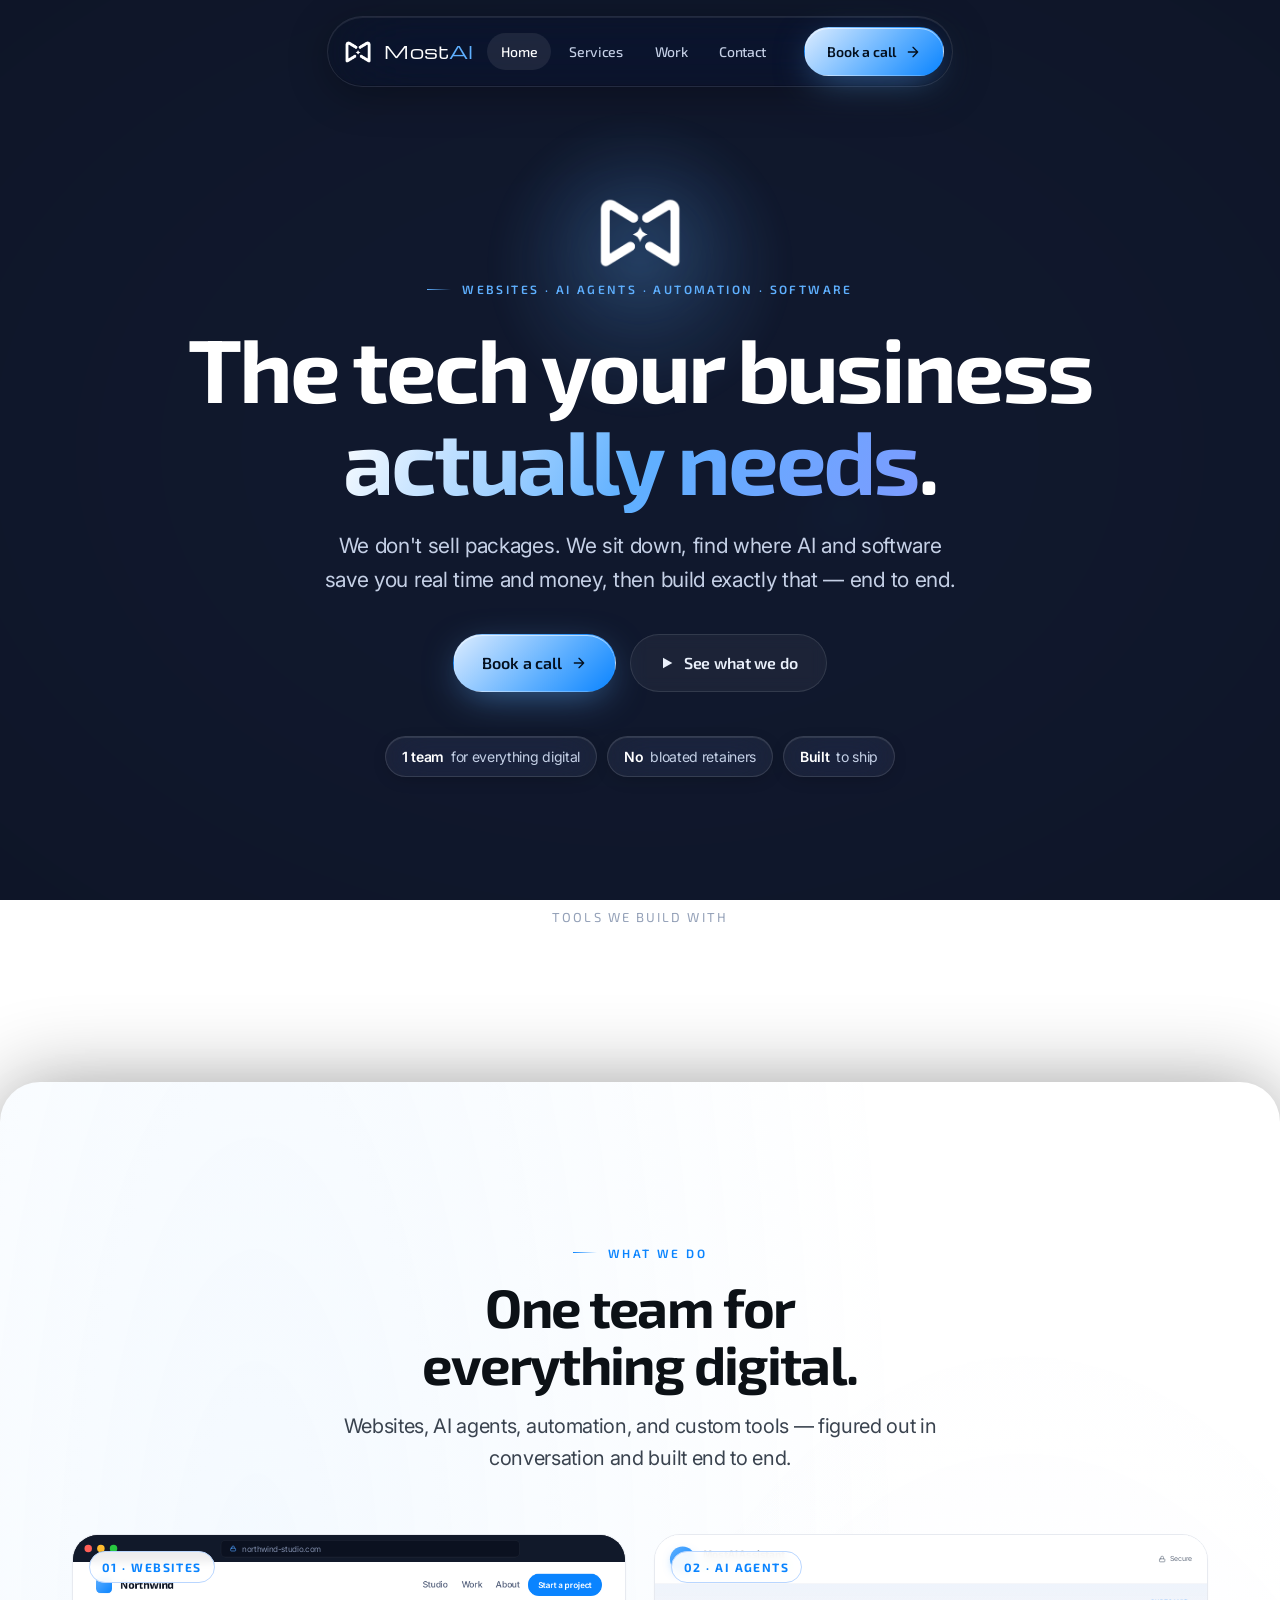
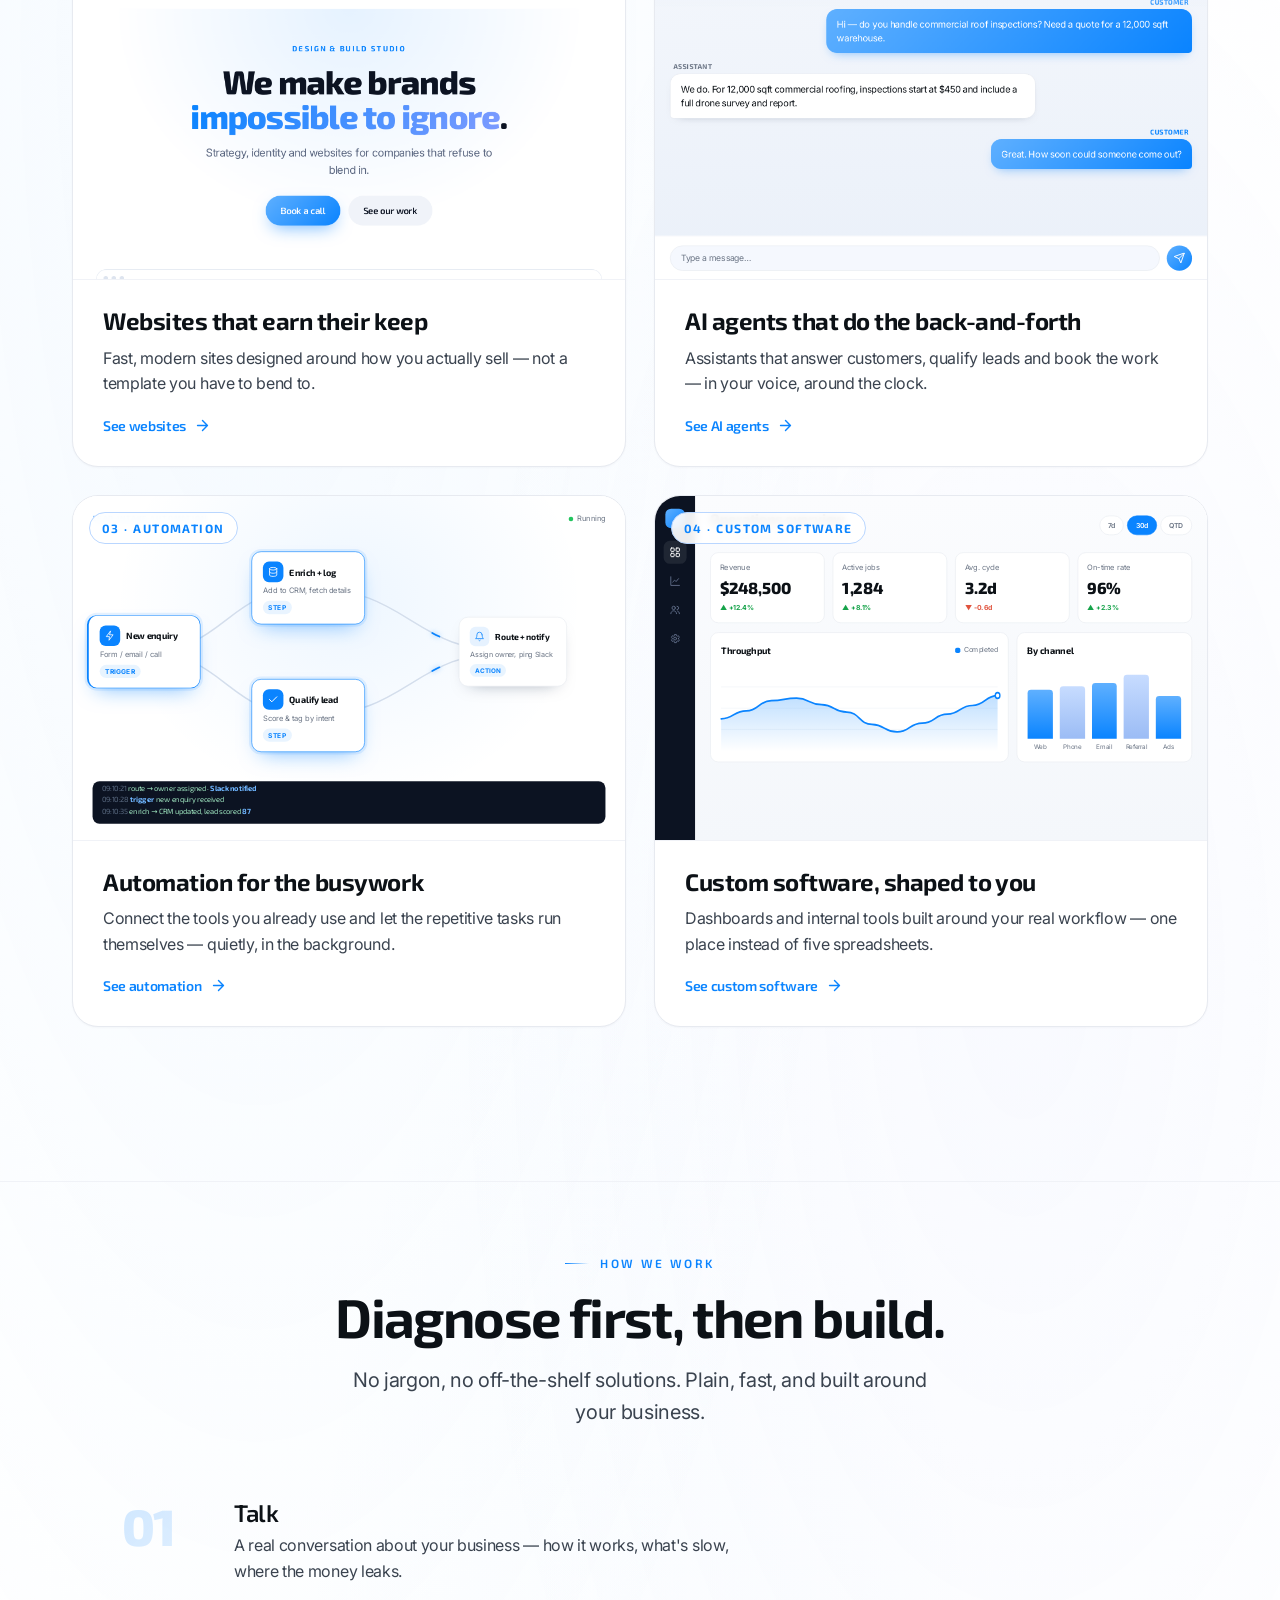
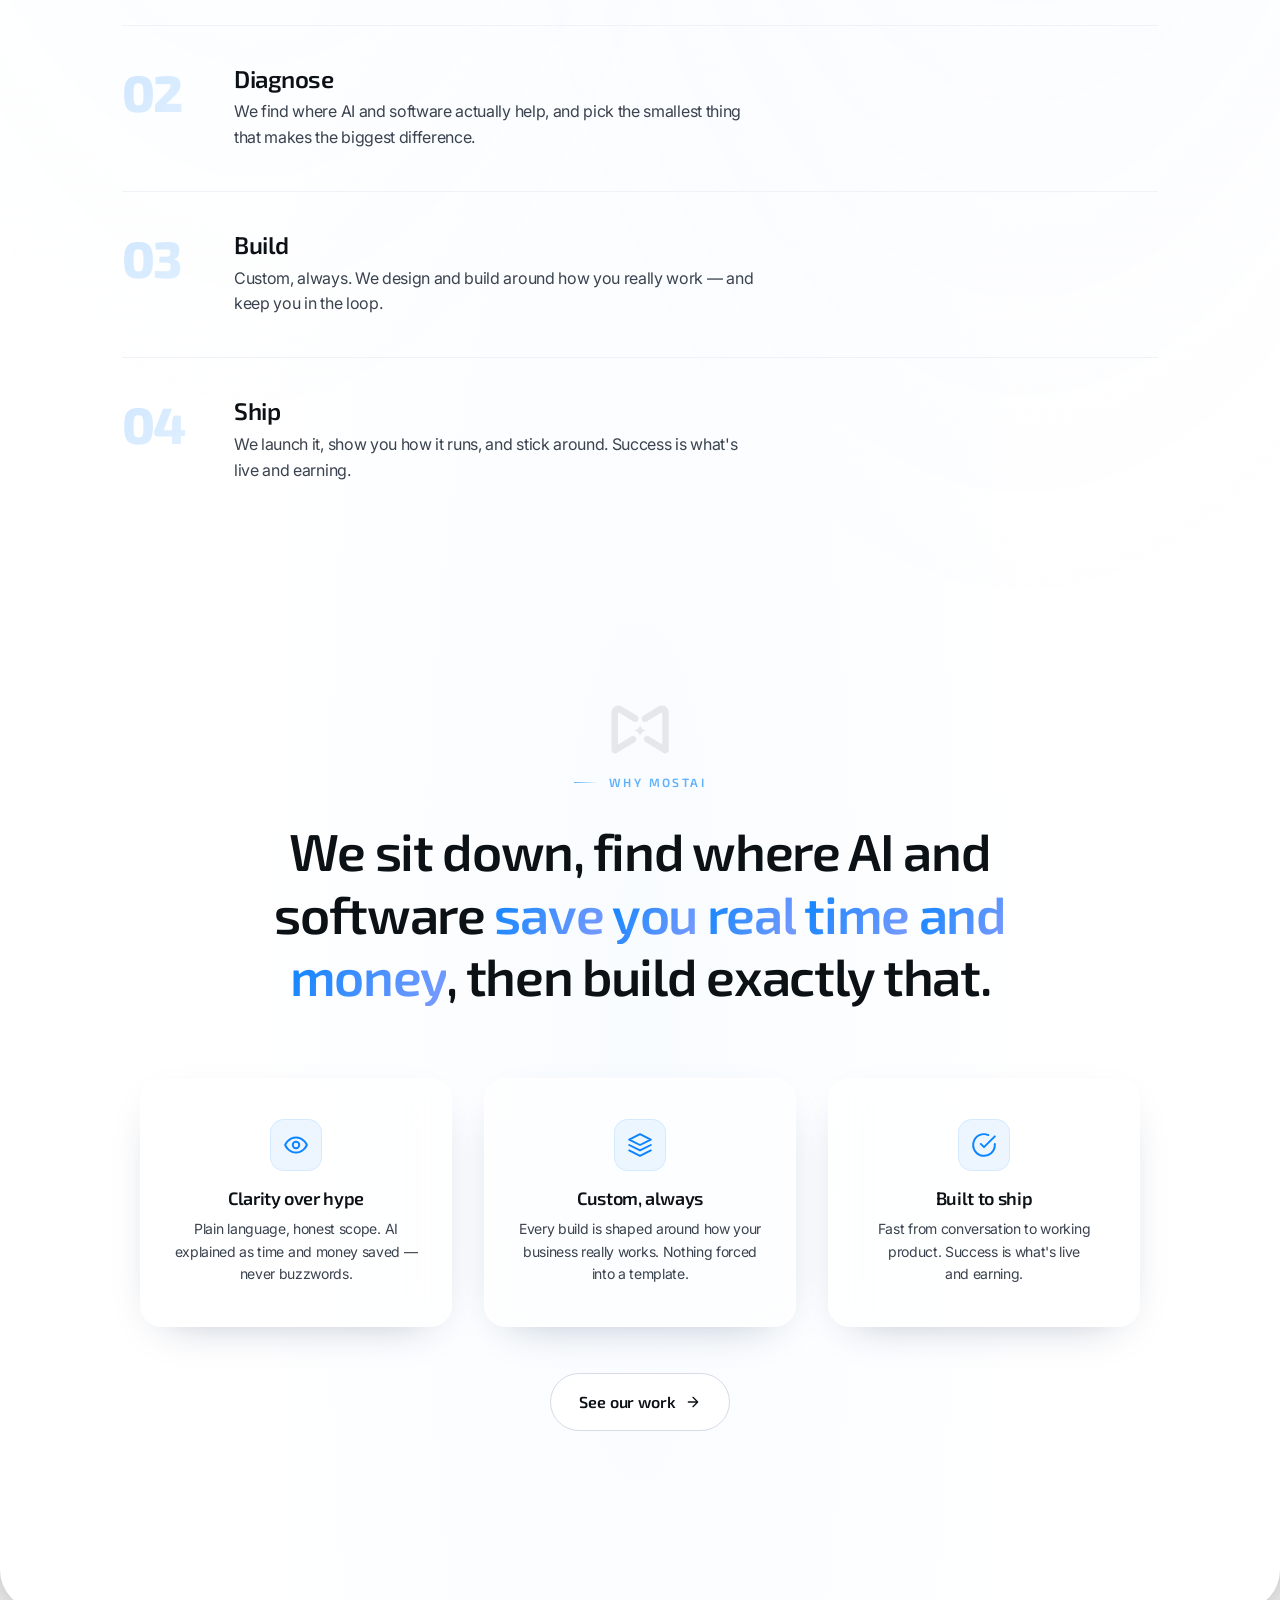
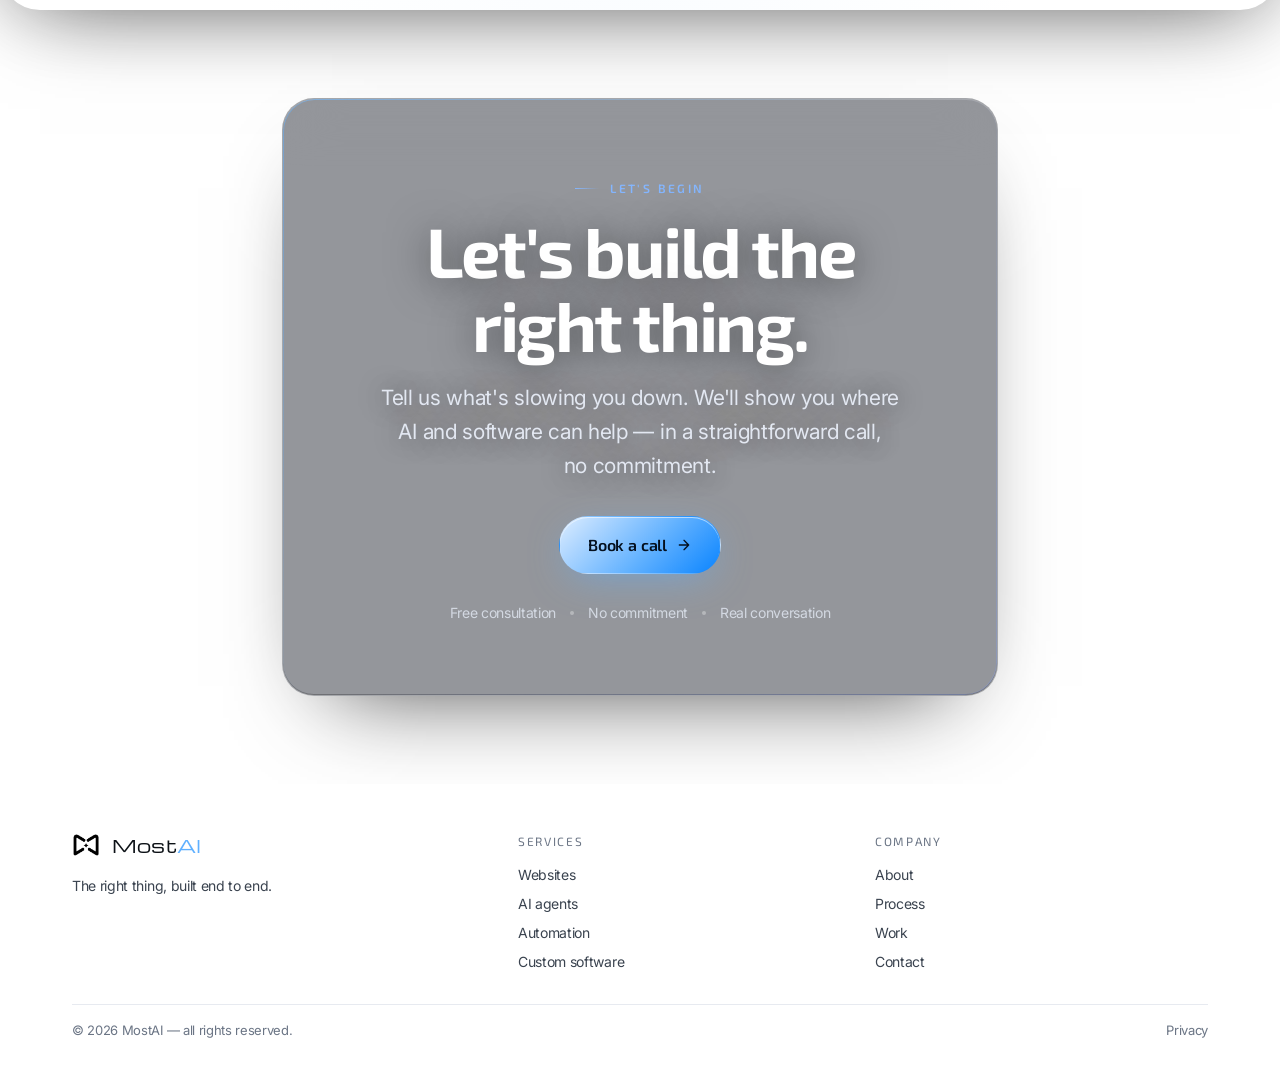
==== index.html @ 6468649a "Launch-ready MostAI marketing site Pre-launch pass: softened the ink background and taught it to avo" ====
<!-- @dsCard group="Website" viewport="1280x900" name="MostAI.com — Home" subtitle="Immersive: Three.js wireframes, GSAP scroll, Lenis smooth, floating nav, tools marquee" -->
<!-- @startingPoint section="Website" subtitle="MostAI site — Three.js + GSAP + Lenis + floating nav + tools" viewport="1280x900" -->
<!DOCTYPE html>
<html lang="en">
<head>
<meta charset="utf-8" />
<meta name="viewport" content="width=device-width, initial-scale=1" />
<title>MostAI — The tech your business actually needs</title>
<meta name="description" content="MostAI builds the websites, AI agents, automation and custom software small businesses actually need — figured out in conversation, built end to end." />
<link rel="icon" type="image/png" href="logo-blue.png" />
<meta property="og:title" content="MostAI — The tech your business actually needs" />
<meta property="og:description" content="Websites, AI agents, automation and custom software for small businesses. Diagnose first, then build." />
<meta property="og:type" content="website" />
<meta name="twitter:card" content="summary_large_image" />
<link rel="stylesheet" href="styles.css" />
<link rel="stylesheet" href="site.css" />
<link rel="stylesheet" href="previews.css" />
</head>
<body>


<!-- ========== FLOATING NAV ========== -->
<header class="nav" id="floatingNav">
  <!-- Expanded pill -->
  <div class="nav__expanded">
    <div class="nav__pill">
      <a class="brand" href="index.html" aria-label="MostAI home">
        <img class="nav__mark" src="logo-white.png" alt="" width="28" height="24" />
        <span class="brand__word">Most<b>AI</b></span>
      </a>
      <nav class="nav__links">
        <a class="nav__link is-active" href="index.html">Home</a>
        <a class="nav__link" href="#services">Services</a>
        <a class="nav__link" href="work.html">Work</a>
        <a class="nav__link" href="contact.html">Contact</a>
      </nav>
      <span class="nav__spacer"></span>
      <div style="display:flex;align-items:center;gap:14px">
        <a class="btn btn--primary" href="contact.html">Book a call
          <svg viewBox="0 0 24 24" fill="none" stroke="currentColor" stroke-width="2" stroke-linecap="round" stroke-linejoin="round"><path d="M5 12h14M12 5l7 7-7 7"></path></svg>
        </a>
      </div>
    </div>
  </div>

  <!-- Collapsed orb -->
  <div class="nav__orb" id="navOrb">
    <img src="logo-white.png" alt="MostAI" width="24" height="24" />
  </div>
</header>

<div class="site">

  <!-- ========== HERO ========== -->
  <section class="hero hero--tall">
    <div class="wrap">
      <div class="hero__inner">
        <img class="hero__mark" src="logo-white.png" alt="MostAI" width="88" height="77" />
        <span class="eyebrow center">Websites · AI agents · Automation · Software</span>
        <h1>The tech your business <span class="grad-text">actually needs</span>.</h1>
        <p class="hero__sub">
          We don't sell packages. We sit down, find where AI and software save you real time and
          money, then build exactly that — end to end.
        </p>
        <div class="hero__cta">
          <a class="btn btn--primary btn--lg" href="contact.html">Book a call
            <svg viewBox="0 0 24 24" fill="none" stroke="currentColor" stroke-width="2" stroke-linecap="round" stroke-linejoin="round"><path d="M5 12h14M12 5l7 7-7 7"></path></svg>
          </a>
          <a class="btn btn--ghost btn--lg" href="#services">
            <svg viewBox="0 0 24 24" fill="currentColor" stroke="none"><path d="m6 4 14 8-14 8z"></path></svg>
            See what we do
          </a>
        </div>
        <div class="hero__meta">
          <span><b>1 team</b> for everything digital</span>
          <span class="sep"></span>
          <span><b>No</b> bloated retainers</span>
          <span class="sep"></span>
          <span><b>Built</b> to ship</span>
        </div>
      </div>
    </div>
  </section>

  <!-- ========== TOOLS MARQUEE ========== -->
  <section class="tools">
    <div class="wrap">
      <p class="tools__label">Tools we build with</p>
    </div>
    <div class="tools__marquee-wrap">
      <div class="tools__row tools__row--1" id="toolsRow1"></div>
    </div>
  </section>

  <!-- ========== WHITE SHEET ========== -->
  <div class="sheet">

    <!-- SERVICES -->
    <section class="section section--services" id="services">
      <div class="wrap">
        <div class="shead center">
          <span class="eyebrow center">What we do</span>
          <h2>One team for everything digital.</h2>
          <p>Websites, AI agents, automation, and custom tools — figured out in conversation and built end to end.</p>
        </div>
        <div class="svc-grid">

          <a class="svc-card" href="service-websites.html">
            <div class="svc-card__media">
              <span class="svc-card__tag">01 · Websites</span>
              <div data-preview="websites"></div>
            </div>
            <div class="svc-card__body">
              <h3>Websites that earn their keep</h3>
              <p>Fast, modern sites designed around how you actually sell — not a template you have to bend to.</p>
              <span class="svc-card__go">See websites
                <svg viewBox="0 0 24 24" fill="none" stroke="currentColor" stroke-width="2" stroke-linecap="round" stroke-linejoin="round"><path d="M5 12h14M12 5l7 7-7 7"></path></svg>
              </span>
            </div>
          </a>

          <a class="svc-card" href="service-ai-agents.html">
            <div class="svc-card__media">
              <span class="svc-card__tag">02 · AI Agents</span>
              <div data-preview="ai"></div>
            </div>
            <div class="svc-card__body">
              <h3>AI agents that do the back-and-forth</h3>
              <p>Assistants that answer customers, qualify leads and book the work — in your voice, around the clock.</p>
              <span class="svc-card__go">See AI agents
                <svg viewBox="0 0 24 24" fill="none" stroke="currentColor" stroke-width="2" stroke-linecap="round" stroke-linejoin="round"><path d="M5 12h14M12 5l7 7-7 7"></path></svg>
              </span>
            </div>
          </a>

          <a class="svc-card" href="service-automation.html">
            <div class="svc-card__media">
              <span class="svc-card__tag">03 · Automation</span>
              <div data-preview="automation"></div>
            </div>
            <div class="svc-card__body">
              <h3>Automation for the busywork</h3>
              <p>Connect the tools you already use and let the repetitive tasks run themselves — quietly, in the background.</p>
              <span class="svc-card__go">See automation
                <svg viewBox="0 0 24 24" fill="none" stroke="currentColor" stroke-width="2" stroke-linecap="round" stroke-linejoin="round"><path d="M5 12h14M12 5l7 7-7 7"></path></svg>
              </span>
            </div>
          </a>

          <a class="svc-card" href="service-software.html">
            <div class="svc-card__media">
              <span class="svc-card__tag">04 · Custom software</span>
              <div data-preview="software"></div>
            </div>
            <div class="svc-card__body">
              <h3>Custom software, shaped to you</h3>
              <p>Dashboards and internal tools built around your real workflow — one place instead of five spreadsheets.</p>
              <span class="svc-card__go">See custom software
                <svg viewBox="0 0 24 24" fill="none" stroke="currentColor" stroke-width="2" stroke-linecap="round" stroke-linejoin="round"><path d="M5 12h14M12 5l7 7-7 7"></path></svg>
              </span>
            </div>
          </a>

        </div>
      </div>
    </section>

    <!-- PROCESS -->
    <section class="section section--process" id="process">
      <div class="wrap wrap--wide">
        <div class="shead center">
          <span class="eyebrow center">How we work</span>
          <h2>Diagnose first, then build.</h2>
          <p>No jargon, no off-the-shelf solutions. Plain, fast, and built around your business.</p>
        </div>
        <div class="process-steps">
          <div class="pstep">
            <div class="pstep__num">01</div>
            <div class="pstep__body">
              <h3>Talk</h3>
              <p>A real conversation about your business — how it works, what's slow, where the money leaks.</p>
            </div>
          </div>
          <div class="pstep">
            <div class="pstep__num">02</div>
            <div class="pstep__body">
              <h3>Diagnose</h3>
              <p>We find where AI and software actually help, and pick the smallest thing that makes the biggest difference.</p>
            </div>
          </div>
          <div class="pstep">
            <div class="pstep__num">03</div>
            <div class="pstep__body">
              <h3>Build</h3>
              <p>Custom, always. We design and build around how you really work — and keep you in the loop.</p>
            </div>
          </div>
          <div class="pstep">
            <div class="pstep__num">04</div>
            <div class="pstep__body">
              <h3>Ship</h3>
              <p>We launch it, show you how it runs, and stick around. Success is what's live and earning.</p>
            </div>
          </div>
        </div>
      </div>
    </section>

    <!-- MISSION -->
    <section class="section section--why" id="why">
      <div class="wrap wrap--wide">
        <div class="mission">
          <div class="mission__head">
            <img class="mission__mark" src="logo-white.png" alt="MostAI" width="64" height="56" style="object-fit:contain;filter:brightness(0);opacity:.08" />
            <span class="eyebrow center">Why MostAI</span>
          </div>
          <p class="mission__quote">
            <span class="mq-word">We</span> <span class="mq-word">sit</span> <span class="mq-word">down,</span> <span class="mq-word">find</span> <span class="mq-word">where</span> <span class="mq-word">AI</span> <span class="mq-word">and</span> <span class="mq-word">software</span> <span class="mq-word mq-word--hl">save</span> <span class="mq-word mq-word--hl">you</span> <span class="mq-word mq-word--hl">real</span> <span class="mq-word mq-word--hl">time</span> <span class="mq-word mq-word--hl">and</span> <span class="mq-word mq-word--hl">money</span>, <span class="mq-word">then</span> <span class="mq-word">build</span> <span class="mq-word">exactly</span> <span class="mq-word">that.</span>
          </p>
          <div class="pillars">
            <div class="pillar">
              <div class="pillar__icon"><svg viewBox="0 0 24 24" fill="none" stroke="currentColor" stroke-width="1.8" stroke-linecap="round" stroke-linejoin="round"><path d="M2 12s3-7 10-7 10 7 10 7-3 7-10 7-10-7-10-7z"></path><circle cx="12" cy="12" r="3"></circle></svg></div>
              <h4>Clarity over hype</h4>
              <p>Plain language, honest scope. AI explained as time and money saved — never buzzwords.</p>
            </div>
            <div class="pillar">
              <div class="pillar__icon"><svg viewBox="0 0 24 24" fill="none" stroke="currentColor" stroke-width="1.8" stroke-linecap="round" stroke-linejoin="round"><path d="M12 2L2 7l10 5 10-5-10-5z"></path><path d="M2 17l10 5 10-5M2 12l10 5 10-5"></path></svg></div>
              <h4>Custom, always</h4>
              <p>Every build is shaped around how your business really works. Nothing forced into a template.</p>
            </div>
            <div class="pillar">
              <div class="pillar__icon"><svg viewBox="0 0 24 24" fill="none" stroke="currentColor" stroke-width="1.8" stroke-linecap="round" stroke-linejoin="round"><path d="M22 11.08V12a10 10 0 1 1-5.93-9.14"></path><path d="M22 4 12 14.01l-3-3"></path></svg></div>
              <h4>Built to ship</h4>
              <p>Fast from conversation to working product. Success is what's live and earning.</p>
            </div>
          </div>
          <div class="mission__cta">
            <a class="btn btn--ghost btn--lg" href="work.html">See our work
              <svg viewBox="0 0 24 24" fill="none" stroke="currentColor" stroke-width="2" stroke-linecap="round" stroke-linejoin="round"><path d="M5 12h14M12 5l7 7-7 7"></path></svg>
            </a>
          </div>
        </div>
      </div>
    </section>

  </div><!-- /sheet -->

  <!-- CTA -->
  <!-- INK CTA — interactive suminagashi moment -->
  <section class="ink" data-ink>
    <div class="ink__overlay">
      <div class="ink__content ink__card">
        <span class="eyebrow center">Let's begin</span>
        <h2>Let's build the right thing.</h2>
        <p>Tell us what's slowing you down. We'll show you where AI and software can help — in a straightforward call, no commitment.</p>
        <div class="ink__actions">
          <a class="btn btn--primary btn--lg" href="contact.html">Book a call
            <svg viewBox="0 0 24 24" fill="none" stroke="currentColor" stroke-width="2" stroke-linecap="round" stroke-linejoin="round"><path d="M5 12h14M12 5l7 7-7 7"></path></svg>
          </a>
        </div>
        <div class="ink__fine">
          <span>Free consultation</span>
          <span class="ink__dot"></span>
          <span>No commitment</span>
          <span class="ink__dot"></span>
          <span>Real conversation</span>
        </div>
      </div>
    </div>
  </section>

  <!-- FOOTER -->
  <footer class="footer">
    <div class="wrap">
      <div class="footer__top">
        <div>
          <a class="brand" href="index.html">
            <img class="nav__mark" src="logo-white.png" alt="" width="26" height="23" style="object-fit:contain;filter:brightness(0) saturate(100%)" />
            <span class="brand__word" style="color:var(--ink)">Most<b>AI</b></span>
          </a>
          <p class="footer__line">The right thing, built end to end.</p>
        </div>
        <div class="footer__cols">
          <div class="footer__col">
            <span class="footer__col-title">Services</span>
            <a href="service-websites.html">Websites</a>
            <a href="service-ai-agents.html">AI agents</a>
            <a href="service-automation.html">Automation</a>
            <a href="service-software.html">Custom software</a>
          </div>
          <div class="footer__col">
            <span class="footer__col-title">Company</span>
            <a href="index.html#why">About</a>
            <a href="index.html#process">Process</a>
            <a href="work.html">Work</a>
            <a href="contact.html">Contact</a>
          </div>
        </div>
      </div>
      <div class="footer__bottom">
        <span class="footer__copy">© 2026 MostAI — all rights reserved.</span>
        <div class="footer__legal">
          <a href="privacy.html">Privacy</a>
        </div>
      </div>
    </div>
  </footer>

</div><!-- /site -->

<!-- ========== LIBRARIES ========== -->
<script src="https://cdnjs.cloudflare.com/ajax/libs/three.js/r128/three.min.js"></script>
<script src="https://cdnjs.cloudflare.com/ajax/libs/gsap/3.12.5/gsap.min.js"></script>
<script src="https://cdnjs.cloudflare.com/ajax/libs/gsap/3.12.5/ScrollTrigger.min.js"></script>
<script src="https://unpkg.com/lenis@1.1.14/dist/lenis.min.js"></script>

<!-- ========== SITE SCRIPTS ========== -->
<script src="site.js"></script>
<script src="previews.js"></script>
<script src="ink.js"></script>

</body>
</html>
---- styles.css ----
/* ============================================================
   mostai — design system entry point
   Consumers link THIS file. It is an index of @imports only.
   ============================================================ */
@import url("./tokens/fonts.css");
@import url("./tokens/colors.css");
@import url("./tokens/typography.css");
@import url("./tokens/spacing.css");
@import url("./tokens/effects.css");
@import url("./tokens/base.css");
---- site.css ----
/* ============================================================
   MostAI — Unified site theme  (v2: floating nav, tools, GSAP)
   ============================================================ */

:root {
  --site-accent:   #5FB0FF;
  --site-accent-d: #0A84FF;
  --maxw: 1200px;
  --sheet-radius: 40px;
  --d-text:   #EAF0FB;
  --d-text-2: #C5D0E6;
  --d-mute:   #94A1B8;
  --d-line:   rgba(255,255,255,.10);
  --d-line-2: rgba(255,255,255,.06);
  --d-glass:  rgba(255,255,255,.05);
  --d-glass-2:rgba(255,255,255,.08);
}

/* Lenis overrides */
html.lenis, html.lenis body { height: auto; }
.lenis.lenis-smooth { scroll-behavior: auto !important; }

* { box-sizing: border-box; }
html, body { margin: 0; }
body {
  background: radial-gradient(ellipse 90% 70% at 50% -5%, #14264c 0%, #0B1326 58%);
  background-attachment: fixed;
  color: var(--d-text);
  font-family: var(--font-sans);
  -webkit-font-smoothing: antialiased;
  text-rendering: optimizeLegibility;
  overflow-x: hidden;
}
a { color: inherit; text-decoration: none; }
img { display: block; max-width: 100%; }
::selection { background: rgba(95,176,255,.32); color: #fff; }

.site { position: relative; z-index: 2; }
.wrap { width: 100%; max-width: var(--maxw); margin: 0 auto; padding: 0 32px; }

/* ---- Shared type ---- */
.eyebrow {
  font-family: var(--font-head); font-size: var(--text-2xs); font-weight: 600;
  letter-spacing: var(--tracking-widest); text-transform: uppercase;
  color: var(--site-accent); display: inline-flex; align-items: center; gap: 11px;
}
.eyebrow::before { content: ""; width: 24px; height: 1px;
  background: linear-gradient(90deg, var(--site-accent), transparent); }
.eyebrow.center { justify-content: center; }
.grad-text {
  background: linear-gradient(115deg, #fff, var(--site-accent) 52%, var(--violet));
  -webkit-background-clip: text; background-clip: text; -webkit-text-fill-color: transparent;
}

/* ---- Buttons ---- */
.btn {
  display: inline-flex; align-items: center; gap: 9px;
  font-family: var(--font-head); font-weight: 600; font-size: var(--text-sm);
  letter-spacing: var(--tracking-snug); padding: 13px 22px; border-radius: 999px;
  border: 1px solid transparent; cursor: pointer; white-space: nowrap;
}
/* Animate on the way IN, snap straight back on the way OUT — no lingering "run". */
.btn:hover, .btn:focus-visible {
  transition: transform .25s cubic-bezier(.2,.7,.3,1), box-shadow .25s, background .25s, border-color .25s, color .25s;
}
.btn svg { width: 16px; height: 16px; }
.btn--primary {
  color: #04101f;
  background: linear-gradient(135deg, #dcecff, var(--site-accent) 58%, var(--site-accent-d));
  box-shadow: 0 10px 38px -10px rgba(95,176,255,.6), inset 0 1px 0 rgba(255,255,255,.55);
}
.btn--primary:hover { transform: translateY(-2px); box-shadow: 0 18px 50px -12px rgba(95,176,255,.78), inset 0 1px 0 rgba(255,255,255,.55); }
.btn--ghost { color: var(--d-text); background: var(--d-glass); border-color: var(--d-line); backdrop-filter: blur(8px); }
.btn--ghost:hover { background: var(--d-glass-2); border-color: rgba(255,255,255,.24); transform: translateY(-2px); }
.btn--lg { padding: 16px 28px; font-size: var(--text-base); }
.sheet .btn--ghost { color: var(--ink); background: var(--white); border-color: var(--border-strong); backdrop-filter: none; }
.sheet .btn--ghost:hover { border-color: var(--site-accent-d); color: var(--site-accent-d); }

/* ---- Brand mark ---- */
.brand { display: inline-flex; align-items: center; gap: 12px; }
.brand__word { font-family: var(--font-display); letter-spacing: .01em; color: #fff; font-size: 18px; white-space: nowrap; }
.brand__word b { color: var(--site-accent); font-weight: 400; }

/* ---- Floating Nav ---- */
.nav {
  position: fixed; top: 0; left: 0; right: 0; z-index: 40;
  display: flex; justify-content: center;
  padding: 16px 20px 0;
  pointer-events: none;
}
.nav__expanded {
  pointer-events: auto;
  transition: opacity .45s cubic-bezier(.4,0,.2,1), transform .45s cubic-bezier(.4,0,.2,1);
}
.nav__pill {
  display: flex; align-items: center; gap: 8px;
  padding: 10px 8px 10px 16px;
  border-radius: 999px;
  background: rgba(12,16,28,.35);
  backdrop-filter: blur(40px) saturate(200%);
  -webkit-backdrop-filter: blur(40px) saturate(200%);
  border: 1px solid rgba(255,255,255,.1);
  box-shadow: 0 8px 40px rgba(0,0,0,.3), inset 0 1px 0 rgba(255,255,255,.08), inset 0 -1px 0 rgba(0,0,0,.15);
}
.nav__mark { width: 28px; height: 24px; object-fit: contain; flex-shrink: 0; }
.nav__links { display: flex; gap: 4px; margin-left: 6px; }
.nav__link {
  font-family: var(--font-head); font-weight: 500; font-size: var(--text-sm);
  color: var(--d-text-2); padding: 8px 14px; border-radius: 999px;
  transition: color .2s, background .2s; white-space: nowrap;
}
.nav__link:hover, .nav__link.is-active { color: #fff; background: rgba(255,255,255,.08); }
.nav__spacer { flex: 1; min-width: 8px; }
.nav__cta-btn { flex-shrink: 0; }
.nav__signin { font-family: var(--font-head); font-weight: 500; font-size: var(--text-sm); color: var(--d-text-2); transition: color .2s; }
.nav__signin:hover { color: #fff; }

/* Nav orb (collapsed state) */
.nav__orb {
  position: fixed;
  top: 20px; left: 50%; transform: translateX(-50%);
  width: 48px; height: 48px;
  border-radius: 50%;
  background: rgba(12,16,28,.5);
  backdrop-filter: blur(36px) saturate(180%);
  -webkit-backdrop-filter: blur(36px) saturate(180%);
  border: 1px solid rgba(255,255,255,.12);
  box-shadow: 0 6px 28px rgba(0,0,0,.4), inset 0 1px 0 rgba(255,255,255,.06);
  display: grid; place-items: center;
  cursor: pointer; z-index: 41;
  opacity: 0; pointer-events: none;
  transition: opacity .4s cubic-bezier(.4,0,.2,1), box-shadow .3s;
  touch-action: none;
}
.nav__orb img { width: 24px; height: 24px; object-fit: contain; pointer-events: none; }
.nav__orb:hover {
  box-shadow: 0 6px 28px rgba(0,0,0,.5), 0 0 0 2px rgba(95,176,255,.3);
}

/* Collapsed state */
.nav--collapsed .nav__expanded {
  opacity: 0; transform: translateY(-16px) scale(.95);
  pointer-events: none;
}
.nav--collapsed .nav__orb {
  opacity: 1; pointer-events: auto;
}



/* ---- Hero ---- */
.hero { position: relative; padding: 168px 0 96px; }
.hero--tall { min-height: 100vh; display: flex; align-items: center; }
.hero__inner { max-width: 920px; margin: 0 auto; text-align: center; position: relative; }
/* soft premium glow behind the static logo mark */
.hero__inner::before { content: ""; position: absolute; left: 50%; top: 70px; width: 340px; height: 340px;
  transform: translate(-50%, -50%); z-index: -1; pointer-events: none;
  background: radial-gradient(circle, rgba(95,176,255,.20), transparent 62%); filter: blur(8px); }
.hero h1 { font-family: var(--font-head); font-weight: 700; font-size: clamp(40px, 7vw, 90px);
  line-height: 1.02; letter-spacing: -.035em; margin: 24px 0 0; text-wrap: balance; color: #fff; }
.hero__sub { font-size: clamp(17px, 1.9vw, 21px); line-height: 1.6; color: var(--d-text-2);
  max-width: 640px; margin: 24px auto 0; text-wrap: pretty; }
.hero__cta { display: flex; gap: 14px; justify-content: center; flex-wrap: wrap; margin-top: 38px; }
.hero__meta { display: flex; gap: 10px; justify-content: center; flex-wrap: wrap; align-items: center;
  margin-top: 44px; color: var(--d-text-2); font-size: var(--text-sm); }
.hero__meta > span:not(.sep) {
  display: inline-flex; align-items: center; gap: 7px;
  padding: 9px 16px; border-radius: 999px;
  background: rgba(255,255,255,.05);
  backdrop-filter: blur(20px) saturate(150%); -webkit-backdrop-filter: blur(20px) saturate(150%);
  border: 1px solid rgba(255,255,255,.12);
  box-shadow: inset 0 1px 0 rgba(255,255,255,.10), 0 4px 18px -6px rgba(0,0,0,.3);
}
.hero__meta b { color: #fff; font-weight: 600; }
.hero__meta .sep { display: none; }
.hero__mark { width: 88px; height: 77px; margin: 0 auto; object-fit: contain;
  filter: drop-shadow(0 10px 40px rgba(95,176,255,.45)); }

/* 3D WebGL hero mark */
.hero__logo3d { position: relative; width: clamp(108px, 13vw, 162px); aspect-ratio: 1; margin: 0 auto 6px;
  filter: drop-shadow(0 18px 50px rgba(95,176,255,.35)); }
.hero__logo3d canvas { position: absolute; inset: 0; z-index: 2; }
.hero__logo3d-fallback { position: absolute; top: 50%; left: 50%; transform: translate(-50%,-50%);
  width: 88px; height: 77px; object-fit: contain; z-index: 1;
  filter: drop-shadow(0 10px 40px rgba(95,176,255,.45)); }

/* page header (inner pages) */
.phead { position: relative; padding: 184px 0 70px; text-align: center; }
.phead h1 { font-family: var(--font-head); font-weight: 700; font-size: clamp(38px, 5.5vw, 70px);
  line-height: 1.04; letter-spacing: -.035em; margin: 22px 0 0; color: #fff; text-wrap: balance; }
.phead p { font-size: var(--text-lg); line-height: 1.6; color: var(--d-text-2); max-width: 600px; margin: 22px auto 0; text-wrap: pretty; }

/* ---- Tools marquee (immersive) ---- */
.tools { padding: 8px 0 64px; text-align: center; }
.tools__label {
  font-family: var(--font-head); font-size: var(--text-xs); letter-spacing: .16em;
  text-transform: uppercase; color: var(--d-mute); margin: 0 0 28px;
}
.tools__marquee-wrap {
  position: relative; overflow: hidden;
  -webkit-mask-image: linear-gradient(90deg, transparent, #000 8%, #000 92%, transparent);
  mask-image: linear-gradient(90deg, transparent, #000 8%, #000 92%, transparent);
}
.tools__row {
  display: flex; gap: 14px; padding: 5px 0; width: max-content;
  will-change: transform;
}

.tool-chip {
  display: inline-flex; align-items: center; gap: 10px;
  height: 52px; padding: 0 18px 0 8px; border-radius: 999px;
  border: 1px solid rgba(255,255,255,.14);
  background: rgba(255,255,255,.07);
  box-shadow: inset 0 1px 0 rgba(255,255,255,.09);
  cursor: pointer; flex-shrink: 0; overflow: hidden;
  transition: all .5s cubic-bezier(.4,0,.2,1);
  user-select: none;
}
.tool-chip__icon {
  width: 38px; height: 38px; border-radius: 50%;
  display: grid; place-items: center; flex-shrink: 0;
  background: rgba(255,255,255,.06);
  transition: all .4s;
}
.tool-chip__icon svg { width: 20px; height: 20px; color: rgba(255,255,255,.7); }
.tool-chip__img {
  width: 20px; height: 20px;
  opacity: .95;                       /* show the real brand-colour logo, not a dim white silhouette */
  transition: filter .4s, opacity .4s;
}
.tool-chip__svg { width: 20px; height: 20px; color: rgba(255,255,255,.7); transition: color .4s; }
.tool-chip__name {
  font-family: var(--font-head); font-size: 13px; font-weight: 600;
  color: rgba(255,255,255,.82);
  white-space: nowrap; transition: all .5s cubic-bezier(.4,0,.2,1);
}
.tool-chip:hover { border-color: rgba(95,176,255,.32); background: rgba(255,255,255,.1); }
.tool-chip:hover .tool-chip__icon svg { color: rgba(255,255,255,.9); }
.tool-chip:hover .tool-chip__img { opacity: 1; }
.tool-chip:hover .tool-chip__name { color: #fff; }

/* ---- White sheet ---- */
.sheet {
  position: relative; color: var(--ink);
  border-radius: var(--sheet-radius);
  box-shadow: 0 -4px 80px rgba(0,0,0,.3), 0 30px 90px -40px rgba(0,0,0,.5);
  background: var(--white);
  background-image:
    radial-gradient(ellipse at 20% 15%, rgba(95,176,255,.07) 0%, transparent 45%),
    radial-gradient(ellipse at 80% 40%, rgba(124,155,255,.05) 0%, transparent 40%),
    radial-gradient(ellipse at 50% 85%, rgba(95,176,255,.04) 0%, transparent 45%);
}
.sheet h2, .sheet h3, .sheet h4 { color: var(--ink); }
.section { padding: clamp(72px, 9vw, 120px) 0; }
.section + .section { padding-top: clamp(40px, 5vw, 64px); }
.shead { max-width: 700px; }
.shead.center { margin: 0 auto; text-align: center; }
.shead .eyebrow { color: var(--site-accent-d); }
.shead .eyebrow::before { background: linear-gradient(90deg, var(--site-accent-d), transparent); }
.shead h2 { font-family: var(--font-head); font-weight: 700; font-size: clamp(30px, 4.4vw, 54px);
  line-height: 1.06; letter-spacing: -.03em; margin: 16px 0 0; text-wrap: balance; }
.shead p { font-size: var(--text-lg); line-height: 1.6; color: var(--ink-2); margin: 18px 0 0; text-wrap: pretty; }

/* ---- Cards ---- */
.cards { display: grid; grid-template-columns: repeat(2, 1fr); gap: 20px; margin-top: 64px; }
.cards .card:first-child { grid-column: 1 / -1; }
.cards .card:last-child { grid-column: 1 / -1; }
.cards .card:first-child .card__inner,
.cards .card:last-child .card__inner { display: grid; grid-template-columns: auto 1fr; gap: 32px; align-items: center; }
.cards .card:first-child .card__icon,
.cards .card:last-child .card__icon { margin: 0; }
.cards .card:first-child .card__text h3,
.cards .card:last-child .card__text h3 { margin: 0 0 6px; }
.cards .card:first-child .card__text p,
.cards .card:last-child .card__text p { margin: 0; }
.cards .card:first-child .card__arrow,
.cards .card:last-child .card__arrow { grid-column: 1 / -1; }
.card { position: relative; display: flex; flex-direction: column; padding: 40px 36px; border-radius: 22px;
  background: rgba(255,255,255,.18);
  backdrop-filter: blur(32px) saturate(180%); -webkit-backdrop-filter: blur(32px) saturate(180%);
  border: 1px solid rgba(255,255,255,.35);
  box-shadow: 0 1px 2px rgba(10,30,60,.03), inset 0 1px 0 rgba(255,255,255,.5), inset 0 -1px 0 rgba(0,0,0,.02);
  overflow: hidden; text-decoration: none; color: inherit;
  transition: transform .45s cubic-bezier(.2,.7,.3,1), box-shadow .45s, border-color .4s, background .4s; }
.card:hover { transform: translateY(-5px);
  background: rgba(255,255,255,.28);
  box-shadow: 0 16px 40px rgba(10,132,255,.07), 0 2px 6px rgba(10,30,60,.03), inset 0 1px 0 rgba(255,255,255,.7);
  border-color: rgba(95,176,255,.3); }
.card__icon { width: 52px; height: 52px; display: grid; place-items: center; border-radius: 14px; margin: 0 0 22px;
  background: rgba(10,132,255,.07);
  backdrop-filter: blur(8px); -webkit-backdrop-filter: blur(8px);
  border: 1px solid rgba(10,132,255,.1); color: var(--site-accent-d);
  transition: background .4s, border-color .4s, transform .35s; }
.card:hover .card__icon { background: rgba(10,132,255,.14); border-color: rgba(10,132,255,.22); transform: scale(1.06); }
.card__icon img { width: 24px; height: 24px; }
.card__icon svg { width: 24px; height: 24px; }
.card h3 { font-family: var(--font-head); font-size: var(--text-lg); font-weight: 600; margin: 0 0 8px; letter-spacing: -.02em; }
.card p { color: var(--ink-2); font-size: var(--text-sm); line-height: 1.6; margin: 0; flex: 1; }
.card__arrow { display: flex; align-items: center; gap: 6px; margin-top: 20px; color: var(--site-accent-d);
  font-family: var(--font-head); font-size: var(--text-xs); font-weight: 600; opacity: 0; transform: translateX(-6px);
  transition: opacity .3s, transform .3s; }
.card__arrow svg { width: 16px; height: 16px; }
.card:hover .card__arrow { opacity: 1; transform: translateX(0); }
.section--services { padding: clamp(96px, 12vw, 160px) 0; }

/* ---- Service detail rows ---- */
.srow { display: grid; grid-template-columns: 1fr 1fr; gap: 56px; align-items: center; padding: clamp(48px,6vw,76px) 0; border-top: 1px solid var(--border-faint); }
.srow:first-of-type { border-top: none; }
.srow--flip .srow__media { order: -1; }
.srow__n { font-family: var(--font-head); font-weight: 700; font-size: var(--text-sm); letter-spacing: .18em; color: var(--site-accent-d); }
.srow h3 { font-family: var(--font-head); font-weight: 700; font-size: clamp(24px,3vw,36px); letter-spacing: -.025em; margin: 14px 0 0; }
.srow p { color: var(--ink-2); font-size: var(--text-md); line-height: 1.62; margin: 16px 0 0; }
.srow__list { list-style: none; padding: 0; margin: 22px 0 0; display: grid; gap: 10px; }
.srow__list li { display: flex; gap: 10px; align-items: flex-start; color: var(--ink-2); font-size: var(--text-base); }
.srow__list svg { width: 18px; height: 18px; color: var(--site-accent-d); flex: none; margin-top: 2px; }
.srow__media { aspect-ratio: 4/3; border-radius: 22px; border: 1px solid var(--border); overflow: hidden;
  background: repeating-linear-gradient(135deg, var(--tint) 0 14px, var(--tint-2) 14px 28px);
  display: grid; place-items: center; position: relative; }
.srow__media .ph { font-family: var(--font-head); font-size: var(--text-xs); letter-spacing: .14em; text-transform: uppercase; color: var(--mute); }

/* ---- Process steps ---- */
.section--process { padding: clamp(96px, 12vw, 160px) 0;
  border-top: 1px solid var(--border-faint); }
.process-steps { display: grid; gap: 0; margin-top: 72px; counter-reset: pstep; }
.pstep { display: grid; grid-template-columns: 80px 1fr; gap: 32px; align-items: start;
  padding: 40px 0; border-bottom: 1px solid var(--border-faint);
  transition: background .35s; }
.pstep:first-child { padding-top: 0; }
.pstep:last-child { border-bottom: none; padding-bottom: 0; }
.pstep__num { font-family: var(--font-head); font-size: clamp(36px, 4vw, 52px); font-weight: 800;
  letter-spacing: -.03em; line-height: 1;
  background: linear-gradient(135deg, var(--site-accent-d), var(--site-accent));
  -webkit-background-clip: text; background-clip: text; -webkit-text-fill-color: transparent;
  opacity: .18; transition: opacity .4s, transform .4s; }
.pstep:hover .pstep__num { opacity: .5; transform: scale(1.08); }
.pstep__body h3 { font-family: var(--font-head); font-size: var(--text-xl); font-weight: 600;
  margin: 0 0 8px; letter-spacing: -.02em;
  transition: color .3s; }
.pstep:hover .pstep__body h3 { color: var(--site-accent-d); }
.pstep__body p { color: var(--ink-2); font-size: var(--text-base); line-height: 1.62; margin: 0;
  max-width: 520px; }

/* ---- Metrics ---- */
.metrics { display: grid; grid-template-columns: repeat(4, 1fr); gap: 20px; margin-top: 52px; }
.metric { padding: 28px; border-radius: 18px; background: var(--tint); border: 1px solid var(--border-faint); }
.metric__v { font-family: var(--font-head); font-weight: 800; font-size: clamp(34px,4.4vw,52px); letter-spacing: -.03em; color: var(--ink);
  background: linear-gradient(135deg, var(--site-accent-d), var(--site-accent)); -webkit-background-clip: text; background-clip: text; -webkit-text-fill-color: transparent; }
.metric__l { color: var(--ink-2); font-size: var(--text-sm); margin-top: 8px; line-height: 1.5; }

/* ---- Work / cases ---- */
.work { display: grid; grid-template-columns: repeat(2, 1fr); gap: 22px; margin-top: 52px; }
.case { border-radius: 22px; border: 1px solid var(--border); overflow: hidden; background: var(--white);
  transition: transform .4s cubic-bezier(.2,.7,.3,1), box-shadow .4s, border-color .4s; }
.case:hover { transform: translateY(-6px); box-shadow: 0 30px 70px -30px rgba(10,132,255,.35); border-color: var(--accent-border); }
.case__media { aspect-ratio: 16/10; background: repeating-linear-gradient(135deg, var(--tint) 0 16px, var(--tint-2) 16px 32px);
  display: grid; place-items: center; border-bottom: 1px solid var(--border); position: relative; }
.case__media .ph { font-family: var(--font-head); font-size: var(--text-xs); letter-spacing: .14em; text-transform: uppercase; color: var(--mute); }
.case__media [data-preview] { border-radius: 0; border: none; box-shadow: none; }
.case__tag { position: absolute; top: 16px; left: 16px; font-family: var(--font-head); font-size: var(--text-2xs); font-weight: 600;
  letter-spacing: .1em; text-transform: uppercase; color: var(--site-accent-d); background: rgba(255,255,255,.92);
  border: 1px solid var(--accent-border); padding: 6px 11px; border-radius: 999px; backdrop-filter: blur(4px); }
.case__body { padding: 26px 28px 30px; }
.case__body h3 { font-family: var(--font-head); font-weight: 600; font-size: var(--text-xl); letter-spacing: -.02em; margin: 0; }
.case__body p { color: var(--ink-2); font-size: var(--text-base); line-height: 1.6; margin: 12px 0 0; }
.case__stats { display: flex; gap: 26px; margin-top: 20px; padding-top: 18px; border-top: 1px solid var(--border-faint); }
.case__stat b { display: block; font-family: var(--font-head); font-weight: 800; font-size: var(--text-xl); letter-spacing: -.02em; color: var(--site-accent-d); }
.case__stat span { font-size: var(--text-xs); color: var(--mute); }

/* ---- Mission ---- */
.section--why { padding: clamp(120px, 14vw, 200px) 0; }
.wrap--wide { max-width: 1100px; }
.mission { text-align: center; max-width: 1000px; margin: 0 auto; }
.mission__head { display: flex; flex-direction: column; align-items: center; gap: 16px; margin-bottom: 8px; }
.mission__mark { width: 64px; height: 56px; margin: 0 auto; }
.mission__quote { font-family: var(--font-head); font-weight: 600; font-size: clamp(30px,4.2vw,52px);
  line-height: 1.2; letter-spacing: -.025em; text-wrap: balance; color: var(--ink);
  cursor: default; margin: 28px 0 0; }
.mission__cta { margin-top: 46px; }

/* Individual word hover effect */
.mq-word {
  display: inline; transition: color .25s, -webkit-text-fill-color .25s;
  -webkit-text-fill-color: var(--ink);
}
.mq-word:hover {
  -webkit-text-fill-color: transparent;
  background: linear-gradient(120deg, var(--site-accent-d), var(--site-accent));
  -webkit-background-clip: text; background-clip: text;
}
.mq-word--hl {
  -webkit-text-fill-color: transparent;
  background: linear-gradient(120deg, var(--site-accent-d), var(--violet, #7C9BFF));
  -webkit-background-clip: text; background-clip: text;
}
.mq-word--hl:hover {
  background: linear-gradient(120deg, var(--site-accent), #fff);
  -webkit-background-clip: text; background-clip: text;
}

.pillars { display: grid; grid-template-columns: repeat(3,1fr); gap: 32px; margin-top: 72px; text-align: center; }
.pillar { padding: 40px 28px; border-radius: 22px;
  background: rgba(255,255,255,.66);
  backdrop-filter: blur(18px) saturate(150%); -webkit-backdrop-filter: blur(18px) saturate(150%);
  border: 1px solid rgba(255,255,255,.85);
  box-shadow: 0 14px 44px -26px rgba(10,40,80,.4), inset 0 1px 0 #fff;
  transition: transform .4s cubic-bezier(.2,.7,.3,1), box-shadow .4s, border-color .4s, background .4s; }
.pillar:hover { transform: translateY(-5px); background: rgba(255,255,255,.85);
  box-shadow: 0 26px 60px -30px rgba(10,132,255,.3), inset 0 1px 0 #fff; border-color: rgba(95,176,255,.4); }
.pillar__icon { width: 52px; height: 52px; display: grid; place-items: center; border-radius: 14px; margin: 0 auto 18px;
  background: rgba(10,132,255,.07);
  backdrop-filter: blur(8px); -webkit-backdrop-filter: blur(8px);
  border: 1px solid rgba(10,132,255,.1); color: var(--site-accent-d);
  transition: transform .4s; }
.pillar:hover .pillar__icon { transform: scale(1.1); }
.pillar__icon svg { width: 26px; height: 26px; }
.pillar h4 { font-family: var(--font-head); font-size: var(--text-md); font-weight: 600; margin: 0 0 10px; color: var(--ink); }
.pillar p { color: var(--ink-2); font-size: var(--text-sm); line-height: 1.6; margin: 0; }

/* ---- CTA ---- */
.cta { position: relative; padding: clamp(80px,11vw,140px) 0; text-align: center; }
.cta__inner { max-width: 780px; margin: 0 auto; padding: clamp(48px,7vw,82px) 40px; border-radius: 32px;
  background: rgba(14,20,36,.5); border: 1px solid rgba(255,255,255,.12); 
  backdrop-filter: blur(34px) saturate(150%);
  -webkit-backdrop-filter: blur(34px) saturate(150%); position: relative; overflow: hidden;
  box-shadow: 0 30px 80px -40px rgba(0,0,0,.6), inset 0 1px 0 rgba(255,255,255,.14), inset 0 -1px 0 rgba(0,0,0,.2); }
.cta__inner::before { content: ""; position: absolute; inset: 0; border-radius: inherit; padding: 1px;
  background: linear-gradient(135deg, rgba(95,176,255,.6), transparent 50%, rgba(124,155,255,.3));
  -webkit-mask: linear-gradient(#000 0 0) content-box, linear-gradient(#000 0 0); -webkit-mask-composite: xor; mask-composite: exclude; }
.cta__mark { width: 58px; height: 51px; margin: 0 auto 22px; object-fit: contain;
  filter: drop-shadow(0 6px 24px rgba(95,176,255,.5)); }
.cta h2 { font-family: var(--font-head); font-size: clamp(32px,5vw,58px); font-weight: 700; letter-spacing: -.03em; margin: 0; color: #fff; }
.cta p { color: var(--d-text-2); font-size: var(--text-lg); line-height: 1.6; max-width: 540px; margin: 18px auto 0; }
.cta__actions { display: flex; gap: 14px; justify-content: center; flex-wrap: wrap; margin-top: 34px; position: relative; }
.cta__fine { display: flex; align-items: center; justify-content: center; gap: 14px; margin-top: 28px; flex-wrap: wrap; }
.cta__glass-pill {
  display: inline-flex; align-items: center; padding: 11px 24px;
  border-radius: 999px; font-family: var(--font-head); font-size: var(--text-xs); font-weight: 500;
  letter-spacing: .03em; color: rgba(255,255,255,.8);
  background: rgba(255,255,255,.05);
  backdrop-filter: blur(24px); -webkit-backdrop-filter: blur(24px);
  border: 1px solid rgba(255,255,255,.12);
  box-shadow: inset 0 1px 0 rgba(255,255,255,.08), 0 2px 6px rgba(0,0,0,.1);
  transition: transform .5s cubic-bezier(.2,.7,.3,1), letter-spacing .4s, font-size .4s, padding .4s, background .35s, border-color .35s, box-shadow .45s, color .3s;
  cursor: default;
}
.cta__glass-pill:hover {
  transform: scale(1.25);
  font-size: var(--text-sm);
  padding: 12px 28px;
  letter-spacing: .06em;
  color: #fff;
  background: rgba(255,255,255,.1);
  backdrop-filter: blur(40px); -webkit-backdrop-filter: blur(40px);
  border-color: rgba(95,176,255,.35);
  box-shadow:
    inset 0 1px 0 rgba(255,255,255,.2),
    inset 0 0 20px rgba(95,176,255,.06),
    0 0 0 1px rgba(95,176,255,.08),
    0 12px 32px rgba(95,176,255,.12),
    0 4px 12px rgba(0,0,0,.1);
  z-index: 2;
}

/* ---- Footer ---- */
.footer { position: relative; padding: 48px 0 28px; background: var(--white); color: var(--ink); border-top: none; }
.footer__top { display: grid; grid-template-columns: 1.2fr 2fr; gap: 32px; }
.footer__line { color: var(--ink-2); font-size: var(--text-sm); max-width: 240px; margin: 12px 0 16px; }
.footer__social { display: flex; gap: 8px; }
.footer__social a { width: 32px; height: 32px; display: grid; place-items: center; border-radius: 8px;
  background: var(--tint); border: 1px solid var(--border); font-family: var(--font-head); font-size: 11px; color: var(--ink-2); transition: .2s; }
.footer__social a:hover { color: var(--ink); background: var(--tint-2); }
.footer__cols { display: grid; grid-template-columns: repeat(2,1fr); gap: 24px; }
.footer__col-title { display: block; font-family: var(--font-head); font-size: var(--text-2xs); letter-spacing: .14em; text-transform: uppercase; color: var(--mute); margin-bottom: 10px; }
.footer__col a { display: block; color: var(--ink-2); font-size: var(--text-sm); padding: 4px 0; transition: color .2s; }
.footer__col a:hover { color: var(--ink); }
.footer__bottom { display: flex; align-items: center; justify-content: space-between; gap: 20px; margin-top: 28px; padding-top: 16px; border-top: 1px solid var(--border); flex-wrap: wrap; }
.footer__word { font-family: var(--font-display); font-size: 15px; color: var(--ink); }
.footer__word b { color: var(--site-accent-d); font-weight: 400; }
.footer__copy { color: var(--mute); font-size: var(--text-xs); }
.footer__legal { display: flex; gap: 18px; }
.footer__legal a { color: var(--mute); font-size: var(--text-xs); }
.footer__legal a:hover { color: var(--ink); }

/* ---- Contact form ---- */
.contact { display: grid; grid-template-columns: 1fr 1fr; gap: 56px; align-items: start; }
.contact__sub { color: var(--ink-2); font-size: var(--text-lg); line-height: 1.6; margin: 18px 0 0; max-width: 440px; }
.contact__list { margin: 36px 0 0; display: grid; gap: 16px; }
.contact__item { display: flex; gap: 14px; align-items: flex-start; }
.contact__item .ic { width: 42px; height: 42px; flex: none; border-radius: 12px; display: grid; place-items: center;
  background: var(--tint-2); border: 1px solid var(--accent-border); color: var(--site-accent-d); }
.contact__item .ic svg { width: 18px; height: 18px; }
.contact__item .lab { font-family: var(--font-head); font-size: var(--text-xs); letter-spacing: .1em; text-transform: uppercase; color: var(--mute); }
.contact__item .val { color: var(--ink); font-size: var(--text-base); margin-top: 2px; }
.form { padding: 34px; border-radius: 22px; background: var(--white); border: 1px solid var(--border); box-shadow: 0 24px 60px -34px rgba(10,30,60,.3); }
.field { margin-bottom: 18px; }
.field label { display: block; font-family: var(--font-head); font-size: var(--text-xs); font-weight: 600; letter-spacing: .08em; text-transform: uppercase; color: var(--ink-2); margin-bottom: 8px; }
.input, .textarea, .select { width: 100%; padding: 13px 15px; border-radius: 12px; background: var(--tint);
  border: 1px solid var(--border); color: var(--ink); font-family: var(--font-sans); font-size: var(--text-base);
  transition: border-color .2s, background .2s, box-shadow .2s; }
.input::placeholder, .textarea::placeholder { color: var(--mute); }
.input:focus, .textarea:focus, .select:focus { outline: none; border-color: var(--site-accent-d); background: var(--white); box-shadow: 0 0 0 4px rgba(10,132,255,.12); }
.textarea { min-height: 122px; resize: vertical; }
.select { appearance: none; background-image: url("data:image/svg+xml,%3Csvg xmlns='http://www.w3.org/2000/svg' width='16' height='16' viewBox='0 0 24 24' fill='none' stroke='%236B7585' stroke-width='2'%3E%3Cpath d='M6 9l6 6 6-6'/%3E%3C/svg%3E"); background-repeat: no-repeat; background-position: right 14px center; }
.form__row { display: grid; grid-template-columns: 1fr 1fr; gap: 14px; }
.form__submit { margin-top: 8px; width: 100%; justify-content: center; }
.form__note { margin-top: 16px; text-align: center; color: var(--mute); font-size: var(--text-xs); }
.form.is-sent { text-align: center; display: grid; place-items: center; min-height: 360px; }
.form__success { display: none; }
.form.is-sent .form__success { display: block; }
.form.is-sent .form__body { display: none; }
.form__check { width: 60px; height: 60px; border-radius: 50%; display: grid; place-items: center; margin: 0 auto 18px;
  background: var(--tint-2); border: 1px solid var(--accent-border); color: var(--site-accent-d); }
.form__check svg { width: 28px; height: 28px; }

/* ---- Logo-burst animation (form success) ---- */
.logo-burst { width: 150px; max-width: 60%; margin: 0 auto 24px; }
.logo-burst__svg { width: 100%; height: auto; display: block; overflow: visible; }
.mai-left, .mai-right { fill: var(--site-accent-d, #0A84FF); }
.mai-spark { fill: var(--site-accent, #5FB0FF); }
.logo-burst__title {
  font-family: var(--font-head); font-size: clamp(22px, 3vw, 30px);
  font-weight: 700; letter-spacing: -.025em; margin: 0; color: var(--ink);
}
.logo-burst__title span { color: var(--site-accent-d, #0A84FF); }
.logo-burst__sub {
  color: var(--ink-2); font-size: var(--text-base); line-height: 1.6;
  max-width: 340px; margin: 14px auto 0; text-align: center;
}

/* ---- Service sticky tabs ---- */
.service-tabs {
  position: sticky; top: 0; z-index: 30;
  display: flex; justify-content: center; gap: 4px;
  padding: 14px 20px;
  background: rgba(255,255,255,.92);
  backdrop-filter: blur(20px); -webkit-backdrop-filter: blur(20px);
  border-bottom: 1px solid var(--border-faint);
  border-radius: var(--sheet-radius) var(--sheet-radius) 0 0;
}
.service-tab {
  font-family: var(--font-head); font-size: var(--text-2xs); font-weight: 600;
  letter-spacing: .08em; text-transform: uppercase; color: var(--mute);
  padding: 9px 18px; border-radius: 999px; cursor: pointer;
  border: 1px solid transparent; background: transparent;
  transition: color .3s, background .3s, border-color .3s; white-space: nowrap;
}
.service-tab:hover { color: var(--ink-2); background: var(--tint); }
.service-tab.is-active {
  color: var(--site-accent-d); background: var(--tint-2); border-color: var(--accent-border);
}

/* ---- Service full-height sections ---- */
.service-full {
  min-height: 85vh; display: flex; align-items: center;
  padding: clamp(72px, 9vw, 120px) 0; position: relative; overflow: hidden;
}
.service-full + .service-full { border-top: 1px solid var(--border-faint); }
.service-full .srow { padding: 0; border-top: none; }
.service-full__wm {
  position: absolute; top: 50%; right: 40px; transform: translateY(-50%);
  font-family: var(--font-head); font-size: clamp(140px, 22vw, 320px);
  font-weight: 800; letter-spacing: -.06em; line-height: .9;
  color: var(--tint); pointer-events: none; user-select: none;
}
.service-next {
  display: inline-flex; align-items: center; gap: 10px;
  margin-top: 36px; font-family: var(--font-head); font-weight: 600;
  font-size: var(--text-sm); color: var(--site-accent-d);
  background: none; border: none; padding: 0; cursor: pointer;
  text-decoration: none; transition: gap .3s;
}
.service-next:hover { gap: 16px; }
.service-next svg { width: 18px; height: 18px; transition: transform .3s; }
.service-next:hover svg { transform: translateX(4px); }

/* ---- Mobile menu (hamburger + compact glass dropdown) ---- */
.nav__toggle { display: none; }
.nav__menu { display: none; }

/* ---- Responsive ---- */
@media (max-width: 920px) {
  .cards { grid-template-columns: 1fr; }
  .process-steps { gap: 0; }
  .pstep { grid-template-columns: 60px 1fr; gap: 20px; }
  .metrics { grid-template-columns: 1fr 1fr; }
  .work { grid-template-columns: 1fr; }
  .pillars { grid-template-columns: 1fr; }
  .footer__top { grid-template-columns: 1fr; }
  .contact { grid-template-columns: 1fr; gap: 40px; }
  .srow { grid-template-columns: 1fr; gap: 28px; }
  .srow--flip .srow__media { order: 0; }
  .nav__links, .nav__signin { display: none; }
  .service-tabs { flex-wrap: wrap; gap: 3px; padding: 10px 12px; }
  .service-tab { font-size: 10px; padding: 7px 12px; }
  .service-full { min-height: auto; }
  .service-full__wm { font-size: 100px; right: 16px; }

  /* compact pill-style mobile nav: logo + hamburger; links & CTA live in the dropdown */
  .nav__pill .btn--primary { display: none; }
  .nav__toggle {
    display: inline-flex; flex-direction: column; justify-content: center; gap: 4px;
    width: 42px; height: 42px; margin-left: auto; flex-shrink: 0; padding: 0 11px;
    border-radius: 999px; border: 1px solid rgba(255,255,255,.14);
    background: rgba(255,255,255,.06); cursor: pointer;
    transition: background .2s, border-color .2s;
  }
  .nav__toggle span { display: block; height: 2px; width: 100%; border-radius: 2px;
    background: var(--d-text); transition: transform .3s cubic-bezier(.2,.7,.2,1), opacity .25s; }
  .nav__toggle:hover { background: rgba(255,255,255,.1); }
  .nav--menu-open .nav__toggle span:nth-child(1) { transform: translateY(6px) rotate(45deg); }
  .nav--menu-open .nav__toggle span:nth-child(2) { opacity: 0; }
  .nav--menu-open .nav__toggle span:nth-child(3) { transform: translateY(-6px) rotate(-45deg); }
  .nav__menu {
    display: block; position: absolute; top: 74px; left: 20px; right: 20px;
    padding: 10px; border-radius: 22px;
    background: rgba(12,16,28,.55);
    backdrop-filter: blur(40px) saturate(180%); -webkit-backdrop-filter: blur(40px) saturate(180%);
    border: 1px solid rgba(255,255,255,.12);
    box-shadow: 0 20px 54px -12px rgba(0,0,0,.55), inset 0 1px 0 rgba(255,255,255,.08);
    opacity: 0; transform: translateY(-10px) scale(.98); transform-origin: top center;
    pointer-events: none; transition: opacity .26s cubic-bezier(.2,.7,.2,1), transform .26s cubic-bezier(.2,.7,.2,1);
  }
  .nav--menu-open .nav__menu { opacity: 1; transform: translateY(0) scale(1); pointer-events: auto; }
  .nav__menu-links { display: flex; flex-direction: column; gap: 2px; }
  .nav__menu-links a {
    font-family: var(--font-head); font-weight: 500; font-size: 16px; color: var(--d-text-2);
    padding: 13px 16px; border-radius: 14px; transition: background .2s, color .2s; }
  .nav__menu-links a:hover, .nav__menu-links a.is-active { color: #fff; background: rgba(255,255,255,.08); }
  .nav__menu-cta { width: 100%; justify-content: center; margin-top: 8px; }
}
@media (max-width: 560px) {
  .wrap { padding: 0 20px; }
  .pstep { grid-template-columns: 1fr; gap: 8px; }
  .pstep__num { font-size: 28px; }
  .metrics { grid-template-columns: 1fr 1fr; }
  .form__row { grid-template-columns: 1fr; }
  :root { --sheet-radius: 28px; }

  /* Hero scaled down so the landing actually fits a phone */
  .hero { padding: 116px 0 60px; }
  .hero--tall { min-height: auto; }
  .hero h1 { font-size: clamp(30px, 8.6vw, 40px); margin-top: 18px; }
  .hero__sub { font-size: 16px; margin-top: 16px; }
  .hero__cta { margin-top: 26px; gap: 10px; }
  .hero__cta .btn--lg { padding: 14px 22px; font-size: var(--text-sm); }
  .hero__meta { margin-top: 28px; gap: 8px; }
  .hero__meta > span:not(.sep) { padding: 8px 13px; font-size: 12px; }
  .hero__mark { width: 60px; height: 53px; }
  .hero__inner::before { top: 54px; width: 240px; height: 240px; }
  .phead { padding: 124px 0 44px; }
  .phead h1 { font-size: clamp(28px, 8.4vw, 40px); }
  .phead p { font-size: var(--text-base); }
  .tools { padding: 4px 0 40px; }
  .tools__label { margin-bottom: 18px; }
}
---- previews.css ----
/* ============================================================
   MostAI — live service previews
   Each preview is authored at a 960x600 (16:10) design size and
   scaled to fit its [data-preview] container by previews.js.
   ============================================================ */

[data-preview] {
  position: relative;
  width: 100%;
  aspect-ratio: 16 / 10;
  overflow: hidden;
  border-radius: 18px;
  background: var(--white);
  border: 1px solid var(--border);
  box-shadow: inset 0 1px 0 rgba(255,255,255,.6);
}
.pv-stage {
  position: absolute; top: 0; left: 0;
  width: 960px; height: 600px;
  transform-origin: top left;
  font-family: var(--font-sans);
  color: var(--ink);
  user-select: none;
}
[data-preview] .pv-stage * { box-sizing: border-box; }

/* ============================================================
   1. WEBSITES — auto-rendered mini website inside a browser
   ============================================================ */
.mb { position: absolute; inset: 0; background: #0d1320; display: flex; flex-direction: column; }
.mb__bar {
  height: 48px; flex: none; display: flex; align-items: center; gap: 16px;
  padding: 0 20px; background: #11192a; border-bottom: 1px solid rgba(255,255,255,.06);
}
.mb__dots { display: flex; gap: 9px; }
.mb__dots i { width: 13px; height: 13px; border-radius: 50%; background: #2a3550; display: block; }
.mb__dots i:nth-child(1) { background: #ff5f57; }
.mb__dots i:nth-child(2) { background: #febc2e; }
.mb__dots i:nth-child(3) { background: #28c840; }
.mb__url {
  flex: 1; height: 30px; border-radius: 8px; background: #0b1120;
  border: 1px solid rgba(255,255,255,.07); display: flex; align-items: center;
  gap: 10px; padding: 0 14px; color: #7e8ba8; font-size: 14px; max-width: 520px; margin: 0 auto;
}
.mb__url svg { width: 13px; height: 13px; color: #4ea1ff; }
.mb__viewport { position: relative; flex: 1; overflow: hidden; background: #fff; }
.mb__scroll { position: absolute; top: 0; left: 0; width: 100%; will-change: transform; }

/* the fake site */
.fk { width: 960px; background: #fff; color: #0c1322; font-family: var(--font-sans); }
.fk__nav { display: flex; align-items: center; gap: 14px; padding: 22px 40px; }
.fk__logo { width: 28px; height: 28px; border-radius: 8px; background: linear-gradient(135deg, var(--site-accent), var(--site-accent-d)); }
.fk__brand { font-family: var(--font-head); font-weight: 700; font-size: 19px; letter-spacing: -.01em; }
.fk__navlinks { margin-left: auto; display: flex; gap: 24px; color: #5a6680; font-size: 15px; font-weight: 500; }
.fk__navbtn { padding: 9px 18px; border-radius: 999px; background: var(--site-accent-d); color: #fff; font-weight: 600; font-size: 14px; }
.fk__hero { padding: 60px 40px 64px; text-align: center; background:
  radial-gradient(ellipse at 50% 0%, rgba(10,132,255,.10), transparent 60%); }
.fk__eyebrow { font-family: var(--font-head); font-size: 13px; font-weight: 700; letter-spacing: .18em; text-transform: uppercase; color: var(--site-accent-d); }
.fk__h1 { font-family: var(--font-head); font-weight: 800; font-size: 58px; line-height: 1.04; letter-spacing: -.03em; margin: 16px auto 0; max-width: 720px; }
.fk__h1 em { font-style: normal; background: linear-gradient(115deg, var(--site-accent-d), var(--violet,#7C9BFF)); -webkit-background-clip: text; background-clip: text; -webkit-text-fill-color: transparent; }
.fk__sub { color: #5a6680; font-size: 19px; line-height: 1.55; max-width: 540px; margin: 20px auto 0; }
.fk__cta { display: flex; gap: 14px; justify-content: center; margin-top: 30px; }
.fk__btn { padding: 14px 26px; border-radius: 999px; font-family: var(--font-head); font-weight: 600; font-size: 16px; }
.fk__btn--p { background: linear-gradient(135deg, var(--site-accent), var(--site-accent-d)); color: #fff; box-shadow: 0 12px 30px -10px rgba(10,132,255,.6); }
.fk__btn--g { background: #f0f3f9; color: #0c1322; }
.fk__shot { margin: 12px 40px 0; height: 220px; border-radius: 18px 18px 0 0; border: 1px solid #e6ebf3; border-bottom: none;
  background: linear-gradient(180deg,#f7f9fd,#eef2f9); display: grid; place-items: center; position: relative; overflow: hidden; }
.fk__shot::before { content: ""; position: absolute; inset: 0; background:
  repeating-linear-gradient(135deg, rgba(10,132,255,.05) 0 22px, transparent 22px 44px); }
.fk__shotbar { position: absolute; top: 0; left: 0; right: 0; height: 30px; background: #fff; border-bottom: 1px solid #eef2f9; display: flex; align-items: center; gap: 6px; padding: 0 12px; }
.fk__shotbar i { width: 8px; height: 8px; border-radius: 50%; background: #dde4ef; }
.fk__shotgrid { display: flex; gap: 16px; padding: 50px 30px 0; width: 100%; }
.fk__shotcard { flex: 1; height: 120px; border-radius: 12px; background: #fff; border: 1px solid #e9eef6; box-shadow: 0 8px 24px -16px rgba(10,30,60,.4); }
.fk__logos { display: flex; justify-content: center; gap: 40px; padding: 40px; color: #9aa6bd; font-weight: 700; font-size: 18px; }
.fk__feat { display: grid; grid-template-columns: repeat(3,1fr); gap: 20px; padding: 20px 40px 64px; }
.fk__fcard { padding: 28px; border-radius: 16px; background: #f7f9fd; border: 1px solid #eef2f9; }
.fk__fic { width: 44px; height: 44px; border-radius: 12px; background: rgba(10,132,255,.1); margin-bottom: 16px; }
.fk__fcard h4 { font-family: var(--font-head); font-size: 19px; margin: 0 0 8px; }
.fk__fcard p { color: #6b7790; font-size: 15px; line-height: 1.55; margin: 0; }
.fk__foot { padding: 30px 40px; background: #0c1322; color: #8995ad; font-size: 14px; display: flex; justify-content: space-between; }

/* ============================================================
   2. AI AGENTS — looping business chat
   ============================================================ */
.ch { position: absolute; inset: 0; display: flex; flex-direction: column; background:
  linear-gradient(180deg, #f4f7fc, #eaf0f9); }
.ch__top { flex: none; display: flex; align-items: center; gap: 14px; padding: 20px 26px; background: var(--white); border-bottom: 1px solid var(--border-faint); }
.ch__av { width: 44px; height: 44px; border-radius: 50%; background: linear-gradient(135deg, var(--site-accent), var(--site-accent-d));
  display: grid; place-items: center; flex: none; box-shadow: 0 6px 18px -8px rgba(10,132,255,.7); }
.ch__av svg { width: 24px; height: 24px; color: #fff; }
.ch__id { line-height: 1.3; }
.ch__name { font-family: var(--font-head); font-weight: 700; font-size: 18px; color: var(--ink); }
.ch__status { font-size: 13px; color: #18a558; display: flex; align-items: center; gap: 6px; }
.ch__status::before { content: ""; width: 8px; height: 8px; border-radius: 50%; background: #22c55e; box-shadow: 0 0 0 3px rgba(34,197,94,.18); }
.ch__lock { margin-left: auto; font-size: 12px; color: var(--mute); display: flex; align-items: center; gap: 6px; }
.ch__lock svg { width: 14px; height: 14px; }
.ch__body { flex: 1; overflow: hidden; padding: 22px 26px; position: relative; transition: opacity .5s ease; }
.ch__scroll { display: flex; flex-direction: column; gap: 14px; will-change: transform; }
.ch__msg { max-width: 70%; display: flex; flex-direction: column; gap: 4px; opacity: 0; transform: translateY(14px); }
.ch__msg.in { opacity: 1; transform: none; animation: chIn .42s cubic-bezier(.2,.8,.3,1); }
@keyframes chIn { to { opacity: 1; transform: translateY(0); } }
.ch__bubble { padding: 14px 18px; font-size: 16px; line-height: 1.5; border-radius: 18px; }
.ch__role { font-family: var(--font-head); font-size: 12px; font-weight: 700; letter-spacing: .04em; text-transform: uppercase; color: var(--mute); padding: 0 6px; }
.ch__msg--bot { align-self: flex-start; }
.ch__msg--bot .ch__bubble { background: var(--white); border: 1px solid var(--border); color: var(--ink); border-bottom-left-radius: 6px; box-shadow: 0 6px 18px -14px rgba(10,30,60,.5); }
.ch__msg--user { align-self: flex-end; align-items: flex-end; }
.ch__msg--user .ch__bubble { background: linear-gradient(135deg, var(--site-accent), var(--site-accent-d)); color: #fff; border-bottom-right-radius: 6px; box-shadow: 0 8px 20px -10px rgba(10,132,255,.6); }
.ch__msg--user .ch__role { color: var(--site-accent-d); }
.ch__typing { align-self: flex-start; display: inline-flex; gap: 5px; padding: 16px 18px; background: var(--white); border: 1px solid var(--border); border-radius: 18px; border-bottom-left-radius: 6px; }
.ch__typing i { width: 8px; height: 8px; border-radius: 50%; background: #b3bed1; animation: chDot 1.2s infinite ease-in-out; }
.ch__typing i:nth-child(2) { animation-delay: .18s; }
.ch__typing i:nth-child(3) { animation-delay: .36s; }
@keyframes chDot { 0%,60%,100% { transform: translateY(0); opacity: .5; } 30% { transform: translateY(-5px); opacity: 1; } }
.ch__fade { position: absolute; left: 0; right: 0; top: 0; height: 40px; background: linear-gradient(180deg, #eef3fb, transparent); pointer-events: none; z-index: 2; }
.ch__bar { flex: none; display: flex; align-items: center; gap: 12px; padding: 16px 26px; background: var(--white); border-top: 1px solid var(--border-faint); }
.ch__input { flex: 1; height: 44px; border-radius: 999px; background: var(--tint); border: 1px solid var(--border); display: flex; align-items: center; padding: 0 18px; color: var(--mute); font-size: 15px; }
.ch__send { width: 44px; height: 44px; border-radius: 50%; background: linear-gradient(135deg, var(--site-accent), var(--site-accent-d)); display: grid; place-items: center; flex: none; }
.ch__send svg { width: 20px; height: 20px; color: #fff; }

/* ============================================================
   3. AUTOMATION — pipeline / workflow flow
   ============================================================ */
.au { position: absolute; inset: 0; padding: 30px 34px; background:
  radial-gradient(ellipse at 50% 30%, rgba(10,132,255,.07), transparent 60%), var(--white); display: flex; flex-direction: column; }
.au__head { display: flex; align-items: center; gap: 12px; margin-bottom: 8px; }
.au__chip { font-family: var(--font-head); font-size: 13px; font-weight: 700; letter-spacing: .12em; text-transform: uppercase; color: var(--site-accent-d); }
.au__live { margin-left: auto; display: flex; align-items: center; gap: 7px; font-size: 13px; color: var(--mute); }
.au__live::before { content: ""; width: 8px; height: 8px; border-radius: 50%; background: #22c55e; animation: auPulse 1.6s infinite; }
@keyframes auPulse { 0%,100% { opacity: 1; box-shadow: 0 0 0 0 rgba(34,197,94,.4);} 50% { opacity:.6; box-shadow: 0 0 0 6px rgba(34,197,94,0);} }
.au__canvas { flex: 1; position: relative; }
.au__svg { position: absolute; inset: 0; width: 100%; height: 100%; overflow: visible; }
.au__link { fill: none; stroke: #d4deec; stroke-width: 2.5; }
.au__flow { fill: none; stroke: var(--site-accent-d); stroke-width: 3; stroke-linecap: round; stroke-dasharray: 14 220; filter: drop-shadow(0 0 5px rgba(10,132,255,.5)); }
.au__node { position: absolute; transform: translate(-50%,-50%); width: 188px; padding: 16px 18px; border-radius: 16px;
  background: var(--white); border: 1px solid var(--border); box-shadow: 0 12px 30px -20px rgba(10,30,60,.5);
  transition: border-color .35s, box-shadow .35s, transform .35s; }
.au__node.hot { border-color: var(--site-accent-d); box-shadow: 0 16px 36px -16px rgba(10,132,255,.55), 0 0 0 4px rgba(10,132,255,.1); transform: translate(-50%,-50%) scale(1.05); }
.au__node-top { display: flex; align-items: center; gap: 10px; }
.au__node-ic { width: 34px; height: 34px; border-radius: 10px; background: rgba(10,132,255,.1); display: grid; place-items: center; flex: none; transition: background .35s; }
.au__node.hot .au__node-ic { background: var(--site-accent-d); }
.au__node-ic svg { width: 18px; height: 18px; color: var(--site-accent-d); transition: color .35s; }
.au__node.hot .au__node-ic svg { color: #fff; }
.au__node-t { font-family: var(--font-head); font-weight: 700; font-size: 15px; }
.au__node-s { font-size: 12.5px; color: var(--mute); margin-top: 6px; line-height: 1.35; }
.au__node-tag { display: inline-block; margin-top: 8px; font-size: 11px; font-weight: 700; letter-spacing: .04em; color: var(--site-accent-d); background: rgba(10,132,255,.09); padding: 3px 9px; border-radius: 999px; }
.au__node.trigger { border-left: 3px solid var(--site-accent-d); }
.au__log { flex: none; margin-top: 12px; height: 74px; border-radius: 12px; background: #0c1322; padding: 12px 16px; overflow: hidden; font-family: var(--font-mono, monospace); }
.au__logline { font-size: 13px; color: #9fe6c0; line-height: 1.55; opacity: 0; transform: translateY(8px); white-space: nowrap; }
.au__logline.in { opacity: 1; transform: none; animation: auLog .4s ease; }
.au__logline b { color: #6fb6ff; }
.au__logline .t { color: #5b6b82; }
@keyframes auLog { to { opacity: 1; transform: translateY(0); } }

/* ============================================================
   4. CUSTOM SOFTWARE — analytics dashboard
   ============================================================ */
.db { position: absolute; inset: 0; display: flex; background: var(--white); }
.db__side { width: 70px; flex: none; background: #0c1322; display: flex; flex-direction: column; align-items: center; padding: 22px 0; gap: 10px; }
.db__logo { width: 34px; height: 34px; border-radius: 10px; background: linear-gradient(135deg, var(--site-accent), var(--site-accent-d)); margin-bottom: 12px; }
.db__nav { width: 40px; height: 40px; border-radius: 11px; display: grid; place-items: center; color: #5d6a85; }
.db__nav.on { background: rgba(255,255,255,.08); color: #fff; }
.db__nav svg { width: 20px; height: 20px; }
.db__main { flex: 1; padding: 22px 26px; overflow: hidden; background: linear-gradient(180deg,#fbfcfe,#f4f7fb); }
.db__top { display: flex; align-items: center; margin-bottom: 18px; }
.db__title { font-family: var(--font-head); font-weight: 800; font-size: 24px; letter-spacing: -.02em; white-space: nowrap; }
.db__sub { font-size: 13px; color: var(--mute); margin-top: 2px; }
.db__range { margin-left: auto; display: flex; gap: 6px; }
.db__pill { font-size: 12px; font-weight: 600; padding: 7px 14px; border-radius: 999px; background: var(--white); border: 1px solid var(--border); color: var(--mute); }
.db__pill.on { background: var(--site-accent-d); border-color: var(--site-accent-d); color: #fff; }
.db__kpis { display: grid; grid-template-columns: repeat(4,1fr); gap: 14px; margin-bottom: 16px; }
.db__kpi { padding: 16px; border-radius: 14px; background: var(--white); border: 1px solid var(--border); }
.db__kpi-l { font-size: 13px; color: var(--mute); }
.db__kpi-v { font-family: var(--font-head); font-weight: 800; font-size: 28px; letter-spacing: -.02em; margin-top: 4px; }
.db__kpi-d { font-size: 12px; font-weight: 700; margin-top: 4px; display: inline-flex; align-items: center; gap: 4px; white-space: nowrap; }
.db__kpi-d.up { color: #16a34a; }
.db__kpi-d.down { color: #e0533d; }
.db__grid { display: grid; grid-template-columns: 1.7fr 1fr; gap: 14px; }
.db__panel { padding: 18px; border-radius: 14px; background: var(--white); border: 1px solid var(--border); }
.db__panel-h { display: flex; align-items: center; margin-bottom: 14px; }
.db__panel-t { font-family: var(--font-head); font-weight: 700; font-size: 16px; }
.db__legend { margin-left: auto; display: flex; gap: 14px; font-size: 12px; color: var(--mute); }
.db__legend span { display: inline-flex; align-items: center; gap: 6px; }
.db__legend i { width: 9px; height: 9px; border-radius: 3px; display: block; }
.db__chart { position: relative; height: 150px; }
.db__chart svg { width: 100%; height: 100%; overflow: visible; }
.db__area { fill: url(#dbGrad); opacity: 0; transition: opacity .8s; }
.db__line { fill: none; stroke: var(--site-accent-d); stroke-width: 3; stroke-linecap: round; stroke-linejoin: round;
  stroke-dasharray: 1400; stroke-dashoffset: 1400; }
.db__line.draw { stroke-dashoffset: 0; animation: dbDraw 1.6s ease; }
@keyframes dbDraw { from { stroke-dashoffset: 1400; } to { stroke-dashoffset: 0; } }
.db__dot { fill: #fff; stroke: var(--site-accent-d); stroke-width: 3; opacity: 0; transition: opacity .4s ease; }
.db__gl { stroke: #eaeff6; stroke-width: 1; }
.db__bars { display: flex; align-items: flex-end; gap: 12px; height: 150px; padding-top: 6px; }
.db__bar { flex: 1; display: flex; flex-direction: column; justify-content: flex-end; align-items: center; gap: 6px; height: 100%; }
.db__bar i { width: 100%; border-radius: 6px 6px 0 0; background: linear-gradient(180deg, var(--site-accent), var(--site-accent-d)); height: 0; transition: height 1s cubic-bezier(.2,.8,.3,1); }
.db__bar i.alt { background: linear-gradient(180deg, #c7dcff, #9bbcf5); }
.db__bar span { font-size: 11px; color: var(--mute); }

/* ============================================================
   Overview cards (What we do)
   ============================================================ */
.svc-grid { display: grid; grid-template-columns: repeat(2, 1fr); gap: 28px; margin-top: 60px; }
.svc-card { position: relative; display: flex; flex-direction: column; border-radius: 26px; overflow: hidden;
  background: var(--white); border: 1px solid var(--border); text-decoration: none; color: inherit;
  box-shadow: 0 1px 2px rgba(10,30,60,.03);
  transition: transform .45s cubic-bezier(.2,.7,.3,1), box-shadow .45s, border-color .4s; }
.svc-card:hover { transform: translateY(-6px); border-color: var(--accent-border);
  box-shadow: 0 30px 70px -34px rgba(10,132,255,.4); }
.svc-card__media { position: relative; }
.svc-card__media [data-preview] { border-radius: 0; border: none; border-bottom: 1px solid var(--border-faint);
  pointer-events: none; }
.svc-card__tag { position: absolute; top: 16px; left: 16px; z-index: 3; font-family: var(--font-head);
  font-size: var(--text-2xs); font-weight: 700; letter-spacing: .12em; text-transform: uppercase;
  color: var(--site-accent-d); background: rgba(255,255,255,.92); border: 1px solid var(--accent-border);
  padding: 6px 12px; border-radius: 999px; backdrop-filter: blur(4px); }
.svc-card__body { padding: 28px 30px 30px; display: flex; flex-direction: column; flex: 1; }
.svc-card__body h3 { font-family: var(--font-head); font-weight: 700; font-size: var(--text-xl);
  letter-spacing: -.02em; margin: 0; }
.svc-card__body p { color: var(--ink-2); font-size: var(--text-base); line-height: 1.6; margin: 12px 0 0; }

/* ============================================================
   Ink CTA section — transparent window onto the site-wide ink bg
   ============================================================ */
.ink { position: relative; min-height: 86vh; display: grid; place-items: center; overflow: hidden;
  background: transparent; }
.ink__canvas { display: none; }  /* retired: the fixed site-wide ink shows through */
.ink__overlay { position: relative; z-index: 2; width: 100%; max-width: 780px; padding: 0 32px;
  text-align: center; pointer-events: none; }
.ink__content > * { pointer-events: auto; }
.ink__overlay .eyebrow { color: #84B6FF; justify-content: center; }
.ink__overlay .eyebrow::before { background: linear-gradient(90deg, #84B6FF, transparent); }
.ink__overlay h2 { font-family: var(--font-head); font-size: clamp(36px, 5.6vw, 70px); font-weight: 700;
  letter-spacing: -.035em; color: #fff; margin: 16px 0 0; text-wrap: balance; text-shadow: 0 2px 40px rgba(0,0,0,.55); }
.ink__overlay p { font-size: clamp(17px, 1.9vw, 21px); line-height: 1.6; color: rgba(234,240,251,.92);
  max-width: 540px; margin: 20px auto 0; text-wrap: pretty; text-shadow: 0 1px 24px rgba(0,0,0,.55); }
.ink__actions { display: flex; justify-content: center; margin-top: 34px; }
.ink__fine { display: flex; align-items: center; justify-content: center; gap: 14px; margin-top: 28px;
  color: rgba(234,240,251,.74); font-size: var(--text-sm); flex-wrap: wrap; }
.ink__dot { width: 4px; height: 4px; border-radius: 50%; background: rgba(255,255,255,.32); }
.ink__hint { font-family: var(--font-head); font-size: var(--text-xs); letter-spacing: .16em;
  text-transform: uppercase; color: rgba(132,182,255,.5); margin: 40px 0 0; }
@media (prefers-reduced-motion: reduce) { .ink__hint { display: none; } }
@media (max-width: 720px) { .ink { min-height: 78vh; } }

/* See-through glass card holding the ink CTA copy — the ink reads through it.
   --glass (set by Tweaks, default 1) scales the frost & tint strength. */
.ink__card {
  position: relative;
  padding: clamp(44px, 6vw, 72px) clamp(28px, 5vw, 60px);
  border-radius: 32px;
  background: rgba(12, 16, 28, .44);                 /* proper frosted glass — was multiplied to ~14% by Tweaks --glass:0.4 */
  backdrop-filter: blur(28px) saturate(170%);
  -webkit-backdrop-filter: blur(28px) saturate(170%);
  border: 1px solid rgba(255, 255, 255, .16);
  box-shadow:
    0 40px 90px -50px rgba(0, 0, 0, .8),
    inset 0 1px 0 rgba(255, 255, 255, .18),
    inset 0 -1px 0 rgba(0, 0, 0, .25);
  overflow: hidden;
}
.ink__card::before {
  content: ""; position: absolute; inset: 0; border-radius: inherit; padding: 1px; pointer-events: none;
  background: linear-gradient(135deg, rgba(95, 176, 255, .55), transparent 48%, rgba(124, 155, 255, .3));
  -webkit-mask: linear-gradient(#000 0 0) content-box, linear-gradient(#000 0 0);
  -webkit-mask-composite: xor; mask-composite: exclude;
}
.ink__card > * { position: relative; z-index: 1; }
.ink__card .eyebrow { margin-top: 0; }
.ink__card .ink__hint { margin: 32px 0 0; }

/* Other-services pills sit on dark ink here — make them glass too */
.ink .svc-otherbar { margin-top: 24px; }
.ink .svc-otherbar a {
  background: rgba(255, 255, 255, .06);
  border-color: rgba(255, 255, 255, .16);
  color: rgba(234, 240, 251, .9);
  backdrop-filter: blur(12px); -webkit-backdrop-filter: blur(12px);
}
.ink .svc-otherbar a:hover {
  border-color: rgba(95, 176, 255, .5);
  color: #fff;
  background: rgba(255, 255, 255, .1);
}
.svc-card__go { display: inline-flex; align-items: center; gap: 8px; margin-top: auto; padding-top: 18px;
  font-family: var(--font-head); font-weight: 600; font-size: var(--text-sm); color: var(--site-accent-d);
  transition: gap .3s; }
.svc-card__go svg { width: 17px; height: 17px; transition: transform .3s; }
.svc-card:hover .svc-card__go { gap: 13px; }

/* ============================================================
   Detail page — big preview hero + alternating layouts
   ============================================================ */
.svc-hero { position: relative; padding: 188px 0 40px; }
.svc-hero__grid { display: grid; grid-template-columns: 1fr 1.15fr; gap: 56px; align-items: center; }
.svc-hero__grid.rev .svc-hero__copy { order: 2; }
.svc-hero__num { font-family: var(--font-head); font-weight: 800; font-size: var(--text-sm);
  letter-spacing: .2em; color: var(--site-accent); }
.svc-hero h1 { font-family: var(--font-head); font-weight: 800; font-size: clamp(40px, 5.4vw, 72px);
  line-height: 1.02; letter-spacing: -.035em; margin: 18px 0 0; color: #fff; text-wrap: balance; }
.svc-hero__lead { font-size: clamp(17px,1.9vw,21px); line-height: 1.6; color: var(--d-text-2);
  max-width: 520px; margin: 22px 0 0; text-wrap: pretty; }
.svc-mast { display: grid; grid-template-columns: 1.1fr 1fr; gap: 48px; align-items: end; }
.svc-mast h1 { margin-top: 14px; }
.svc-mast__side .svc-hero__lead { margin-top: 0; }
.svc-hero__cta { display: flex; gap: 14px; flex-wrap: wrap; margin-top: 34px; }
.svc-frame { position: relative; border-radius: 24px; overflow: hidden;
  box-shadow: 0 50px 120px -50px rgba(0,0,0,.7), 0 0 0 1px rgba(255,255,255,.08), inset 0 1px 0 rgba(255,255,255,.12); }
.svc-frame [data-preview] { border-radius: 0; border: none; }
.svc-stack { display: grid; gap: 14px; margin-top: 34px; }
.svc-stack__item { display: flex; gap: 14px; align-items: flex-start; }
.svc-stack__item svg { width: 20px; height: 20px; color: var(--site-accent); flex: none; margin-top: 3px; }
.svc-stack__item b { display: block; font-family: var(--font-head); font-weight: 600; font-size: var(--text-base); color: #fff; }
.svc-stack__item span { color: var(--d-text-2); font-size: var(--text-sm); line-height: 1.5; }

/* In-sheet detail blocks */
.svc-points { display: grid; grid-template-columns: repeat(3,1fr); gap: 22px; margin-top: 56px; }
.svc-point { padding: 30px 26px; border-radius: 20px; background: var(--tint); border: 1px solid var(--border-faint); }
.svc-point__ic { width: 46px; height: 46px; border-radius: 13px; display: grid; place-items: center; margin-bottom: 16px;
  background: rgba(10,132,255,.08); border: 1px solid var(--accent-border); color: var(--site-accent-d); }
.svc-point__ic svg { width: 22px; height: 22px; }
.svc-point h4 { font-family: var(--font-head); font-weight: 600; font-size: var(--text-md); margin: 0 0 8px; }
.svc-point p { color: var(--ink-2); font-size: var(--text-sm); line-height: 1.6; margin: 0; }

.svc-steps { display: grid; grid-template-columns: repeat(4,1fr); gap: 0; margin-top: 52px; counter-reset: s; }
.svc-step { padding: 0 22px; border-left: 1px solid var(--border-faint); }
.svc-step:first-child { border-left: none; padding-left: 0; }
.svc-step__n { font-family: var(--font-head); font-weight: 800; font-size: 15px; color: var(--site-accent-d); letter-spacing: .1em; }
.svc-step h4 { font-family: var(--font-head); font-weight: 600; font-size: var(--text-md); margin: 12px 0 8px; }
.svc-step p { color: var(--ink-2); font-size: var(--text-sm); line-height: 1.55; margin: 0; }

.svc-otherbar { display: flex; flex-wrap: wrap; gap: 12px; justify-content: center; margin-top: 18px; }
.svc-otherbar a { display: inline-flex; align-items: center; gap: 9px; padding: 12px 20px; border-radius: 999px;
  background: var(--white); border: 1px solid var(--border); font-family: var(--font-head); font-weight: 600;
  font-size: var(--text-sm); color: var(--ink-2); transition: border-color .3s, color .3s, transform .3s; }
.svc-otherbar a:hover { border-color: var(--site-accent-d); color: var(--site-accent-d); transform: translateY(-2px); }
.svc-otherbar svg { width: 16px; height: 16px; }

@media (max-width: 920px) {
  .svc-grid { grid-template-columns: 1fr; }
  .svc-hero__grid { grid-template-columns: 1fr; gap: 36px; }
  .svc-hero__grid.rev .svc-hero__copy { order: 0; }
  .svc-mast { grid-template-columns: 1fr; gap: 22px; align-items: start; }
  .svc-points { grid-template-columns: 1fr; }
  .svc-steps { grid-template-columns: 1fr 1fr; gap: 28px 0; }
}
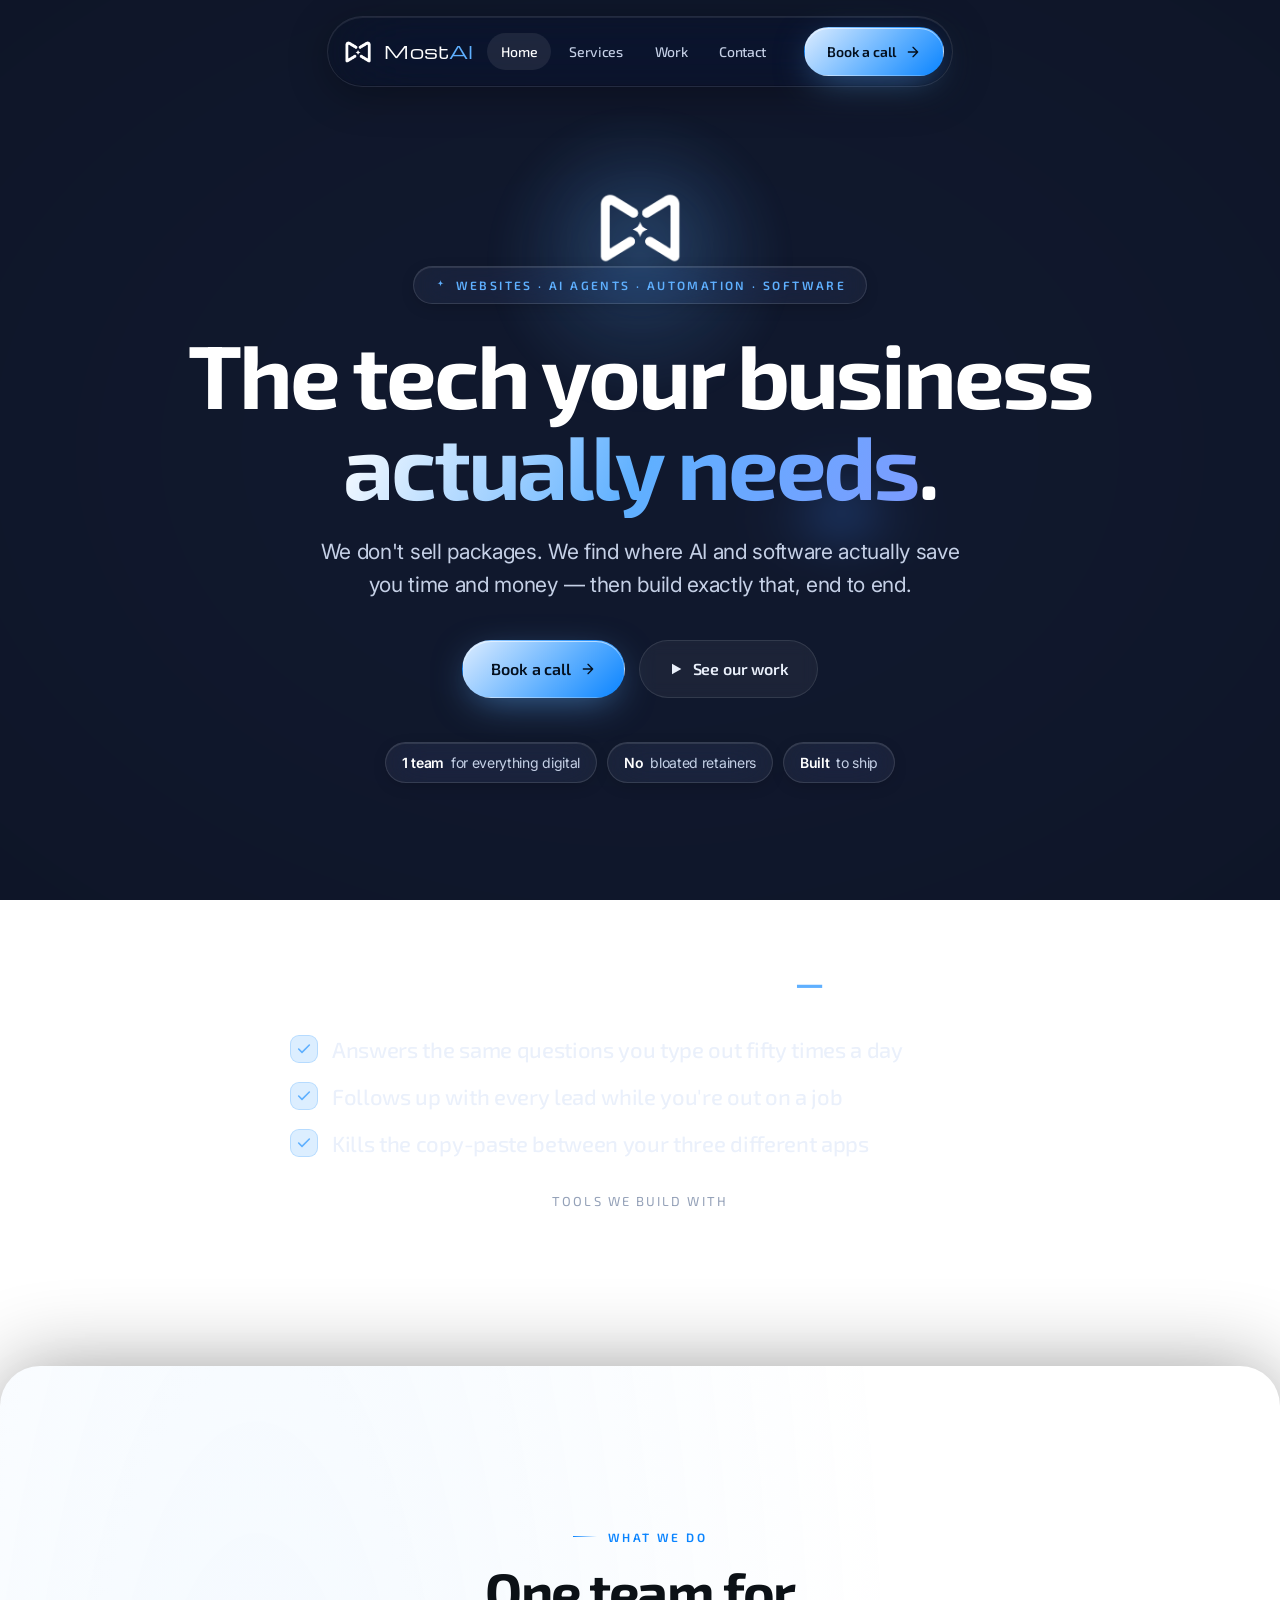
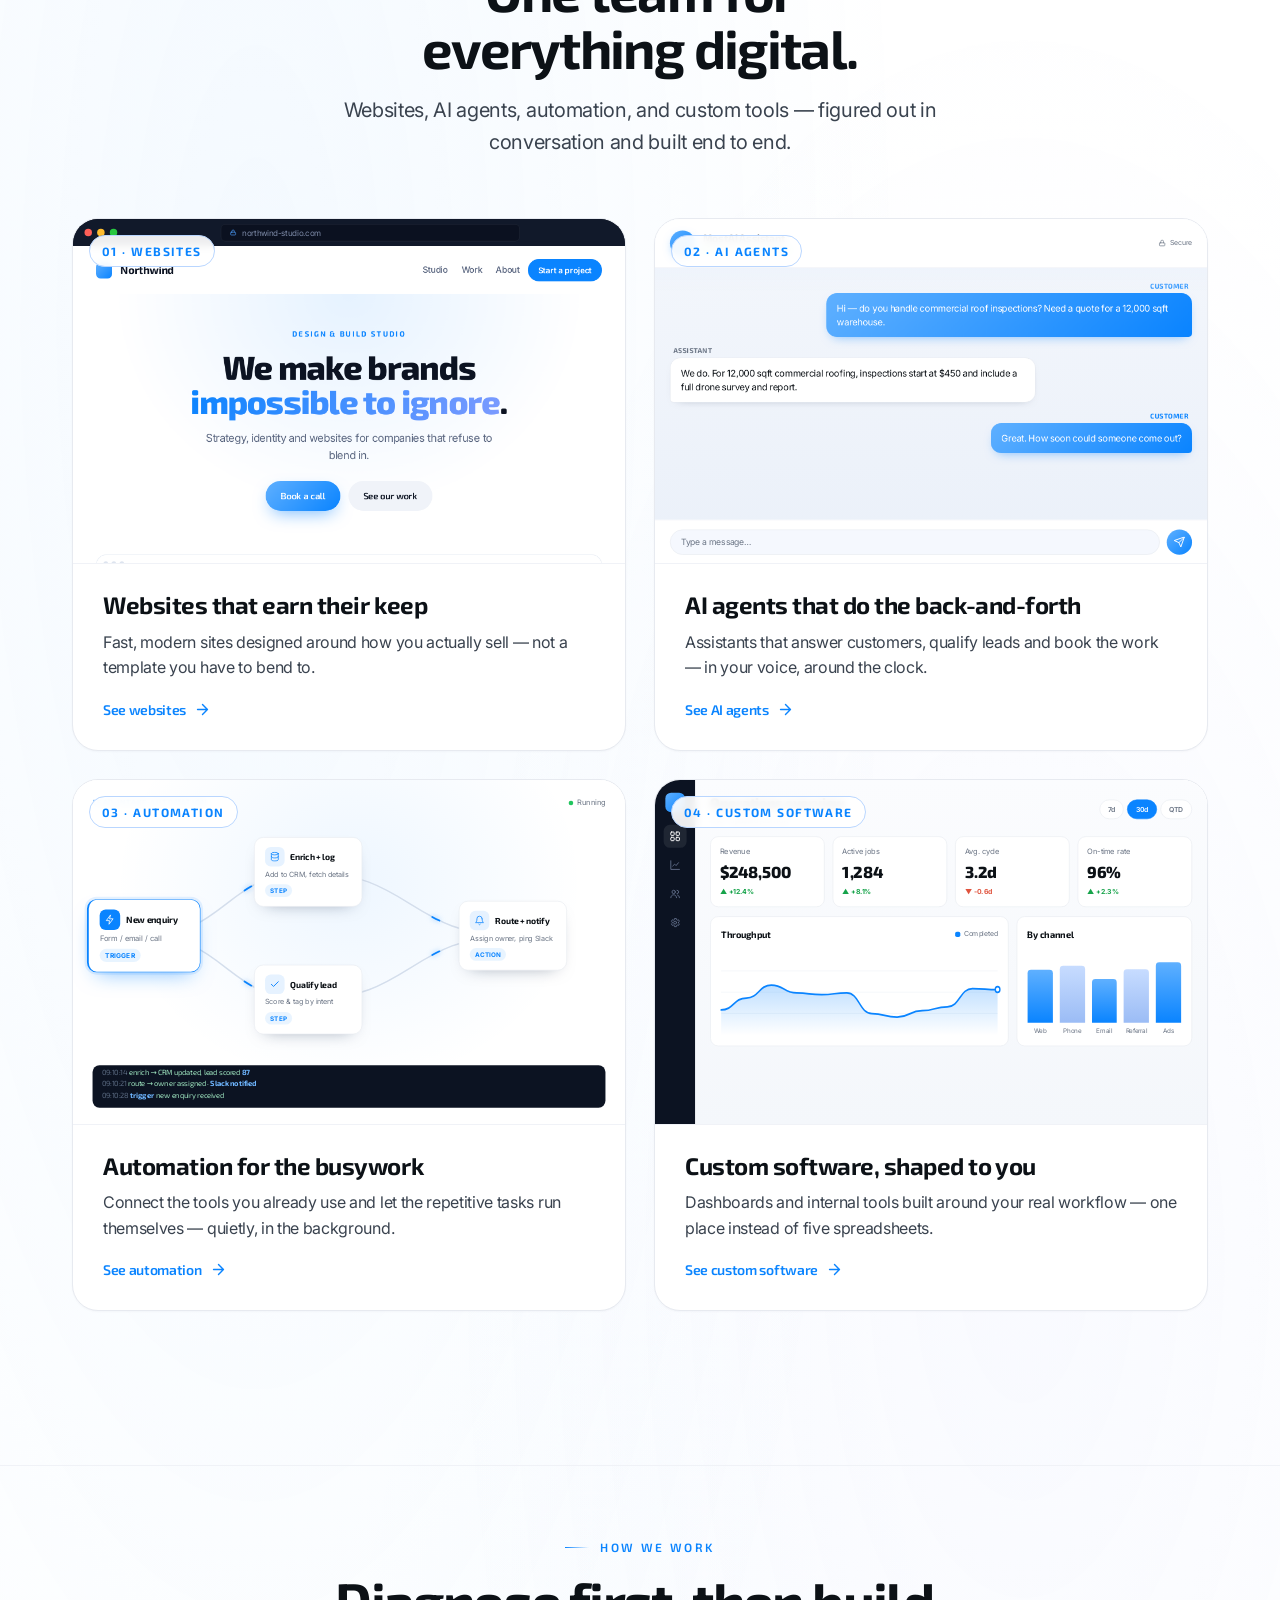
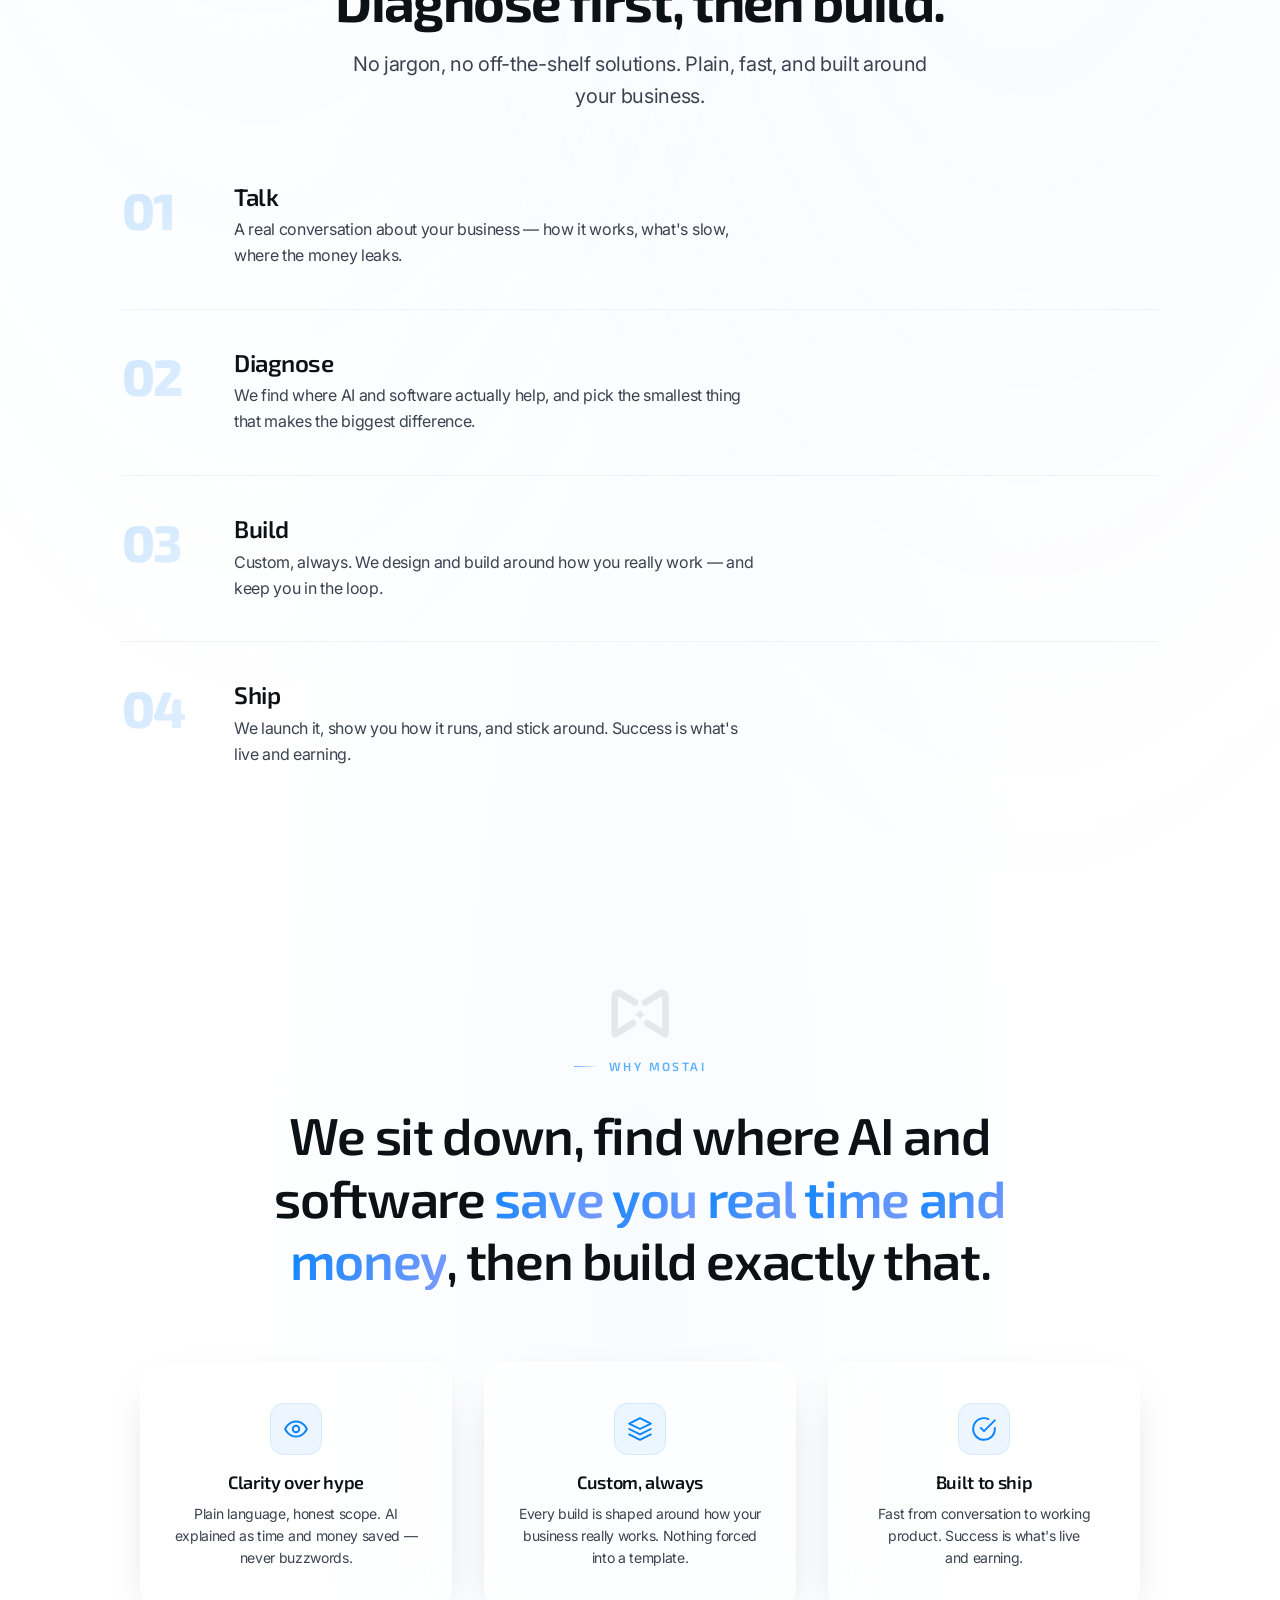
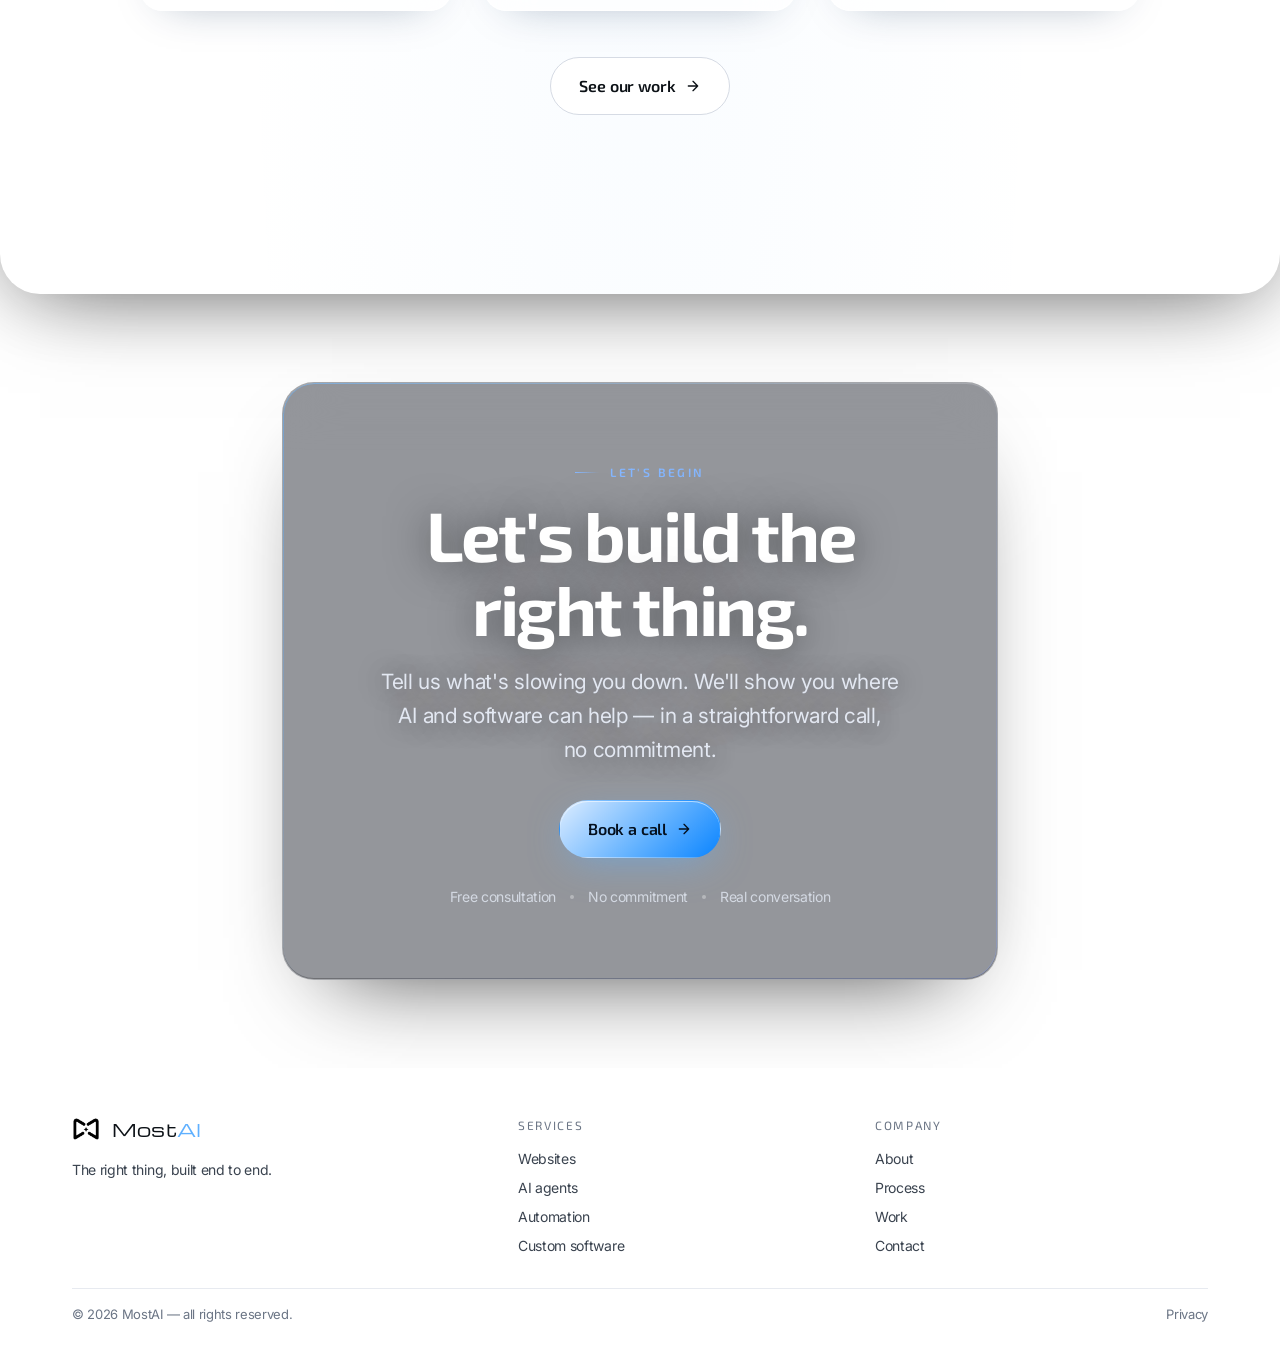
==== commit 2ae35fd8: "Refine hero + ink per feedback - Ink now flows over the text but renders lighter (instead of avoidin" ====
--- a/index.html
+++ b/index.html
@@ -59,16 +59,16 @@
         <span class="eyebrow center">Websites · AI agents · Automation · Software</span>
         <h1>The tech your business <span class="grad-text">actually needs</span>.</h1>
         <p class="hero__sub">
-          We don't sell packages. We sit down, find where AI and software save you real time and
-          money, then build exactly that — end to end.
+          We don't sell packages. We find where AI and software actually save you time and money —
+          then build exactly that, end to end.
         </p>
         <div class="hero__cta">
           <a class="btn btn--primary btn--lg" href="contact.html">Book a call
             <svg viewBox="0 0 24 24" fill="none" stroke="currentColor" stroke-width="2" stroke-linecap="round" stroke-linejoin="round"><path d="M5 12h14M12 5l7 7-7 7"></path></svg>
           </a>
-          <a class="btn btn--ghost btn--lg" href="#services">
+          <a class="btn btn--ghost btn--lg" href="work.html">
             <svg viewBox="0 0 24 24" fill="currentColor" stroke="none"><path d="m6 4 14 8-14 8z"></path></svg>
-            See what we do
+            See our work
           </a>
         </div>
         <div class="hero__meta">
@@ -79,6 +79,18 @@
           <span><b>Built</b> to ship</span>
         </div>
       </div>
+    </div>
+  </section>
+
+  <!-- ========== WHAT WE BUILD ========== -->
+  <section class="builds">
+    <div class="wrap">
+      <h2 class="builds__lead">We build the tech that <span class="builds__dash">—</span></h2>
+      <ul class="builds__list">
+        <li><span class="builds__mark"><svg viewBox="0 0 24 24" fill="none" stroke="currentColor" stroke-width="2.4" stroke-linecap="round" stroke-linejoin="round"><path d="M20 6 9 17l-5-5"></path></svg></span>Answers the same questions you type out fifty times a day</li>
+        <li><span class="builds__mark"><svg viewBox="0 0 24 24" fill="none" stroke="currentColor" stroke-width="2.4" stroke-linecap="round" stroke-linejoin="round"><path d="M20 6 9 17l-5-5"></path></svg></span>Follows up with every lead while you're out on a job</li>
+        <li><span class="builds__mark"><svg viewBox="0 0 24 24" fill="none" stroke="currentColor" stroke-width="2.4" stroke-linecap="round" stroke-linejoin="round"><path d="M20 6 9 17l-5-5"></path></svg></span>Kills the copy-paste between your three different apps</li>
+      </ul>
     </div>
   </section>
 
--- a/site.css
+++ b/site.css
@@ -47,6 +47,18 @@
 .eyebrow::before { content: ""; width: 24px; height: 1px;
   background: linear-gradient(90deg, var(--site-accent), transparent); }
 .eyebrow.center { justify-content: center; }
+/* Hero + page-header eyebrow → glass pill with a sparkle (brand look) */
+.hero .eyebrow, .phead .eyebrow {
+  padding: 9px 20px; border-radius: 999px; gap: 9px;
+  background: rgba(255,255,255,.045);
+  backdrop-filter: blur(22px) saturate(150%); -webkit-backdrop-filter: blur(22px) saturate(150%);
+  border: 1px solid rgba(255,255,255,.12);
+  box-shadow: inset 0 1px 0 rgba(255,255,255,.10), 0 4px 18px -6px rgba(0,0,0,.3);
+}
+.hero .eyebrow::before, .phead .eyebrow::before {
+  width: 13px; height: 13px; border-radius: 0;
+  background: url("data:image/svg+xml,%3Csvg xmlns='http://www.w3.org/2000/svg' viewBox='0 0 24 24' fill='%235FB0FF'%3E%3Cpath d='M12 2c.7 4.6 1.7 5.6 6 6-4.3.4-5.3 1.4-6 6-.7-4.6-1.7-5.6-6-6 4.3-.4 5.3-1.4 6-6z'/%3E%3C/svg%3E") center/contain no-repeat;
+}
 .grad-text {
   background: linear-gradient(115deg, #fff, var(--site-accent) 52%, var(--violet));
   -webkit-background-clip: text; background-clip: text; -webkit-text-fill-color: transparent;
@@ -238,6 +250,18 @@
 .tool-chip:hover .tool-chip__icon svg { color: rgba(255,255,255,.9); }
 .tool-chip:hover .tool-chip__img { opacity: 1; }
 .tool-chip:hover .tool-chip__name { color: #fff; }
+
+/* ---- "We build the tech that" band (immersive) ---- */
+.builds { position: relative; padding: clamp(36px, 5vw, 72px) 0 clamp(16px, 2vw, 32px); }
+.builds__lead { font-family: var(--font-head); font-weight: 700; font-size: clamp(22px, 3vw, 34px);
+  letter-spacing: -.02em; color: #fff; text-align: center; margin: 0 0 34px; }
+.builds__dash { color: var(--site-accent); }
+.builds__list { list-style: none; padding: 0; margin: 0 auto; max-width: 700px; display: grid; gap: 16px; }
+.builds__list li { display: flex; gap: 14px; align-items: flex-start;
+  font-family: var(--font-head); font-weight: 500; font-size: clamp(17px, 2vw, 22px); line-height: 1.4; color: var(--d-text); }
+.builds__mark { flex: none; width: 28px; height: 28px; border-radius: 9px; display: grid; place-items: center; margin-top: 1px;
+  background: rgba(10,132,255,.14); border: 1px solid rgba(95,176,255,.3); color: var(--site-accent); }
+.builds__mark svg { width: 16px; height: 16px; }
 
 /* ---- White sheet ---- */
 .sheet {
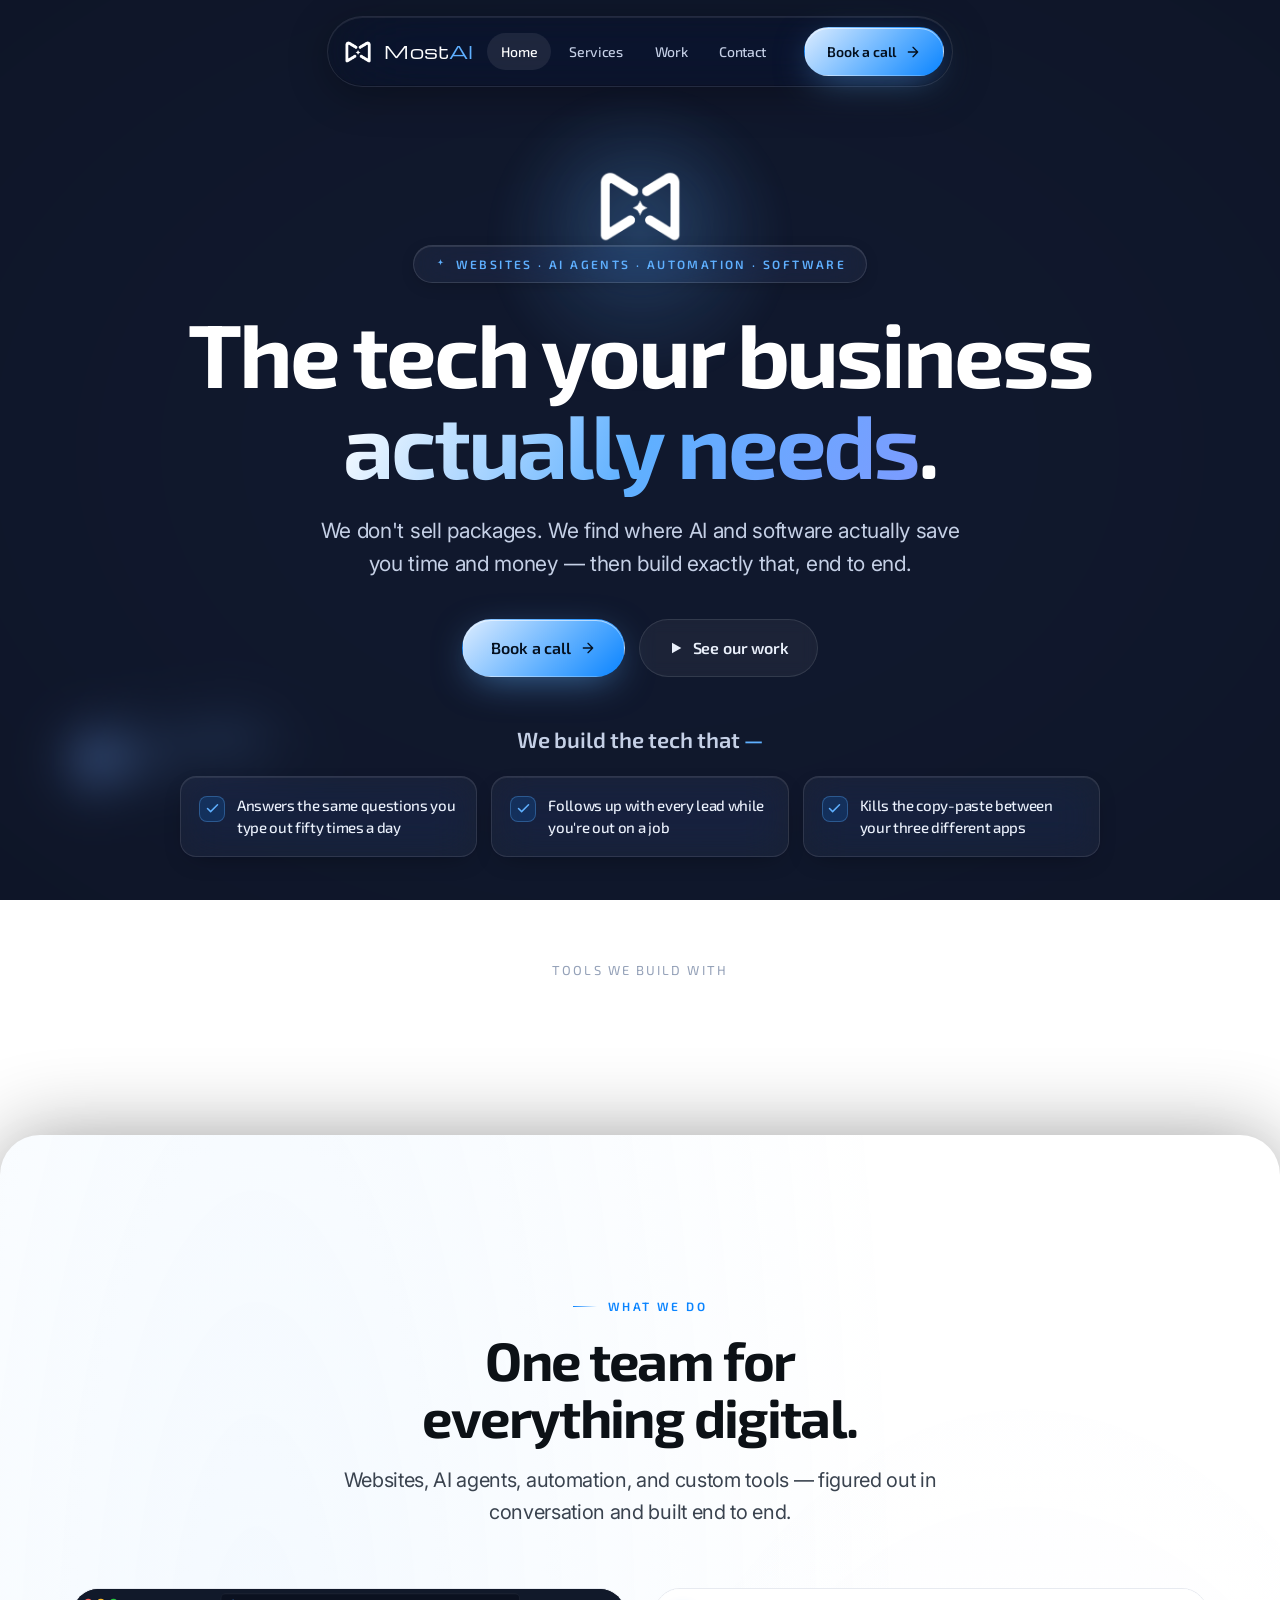
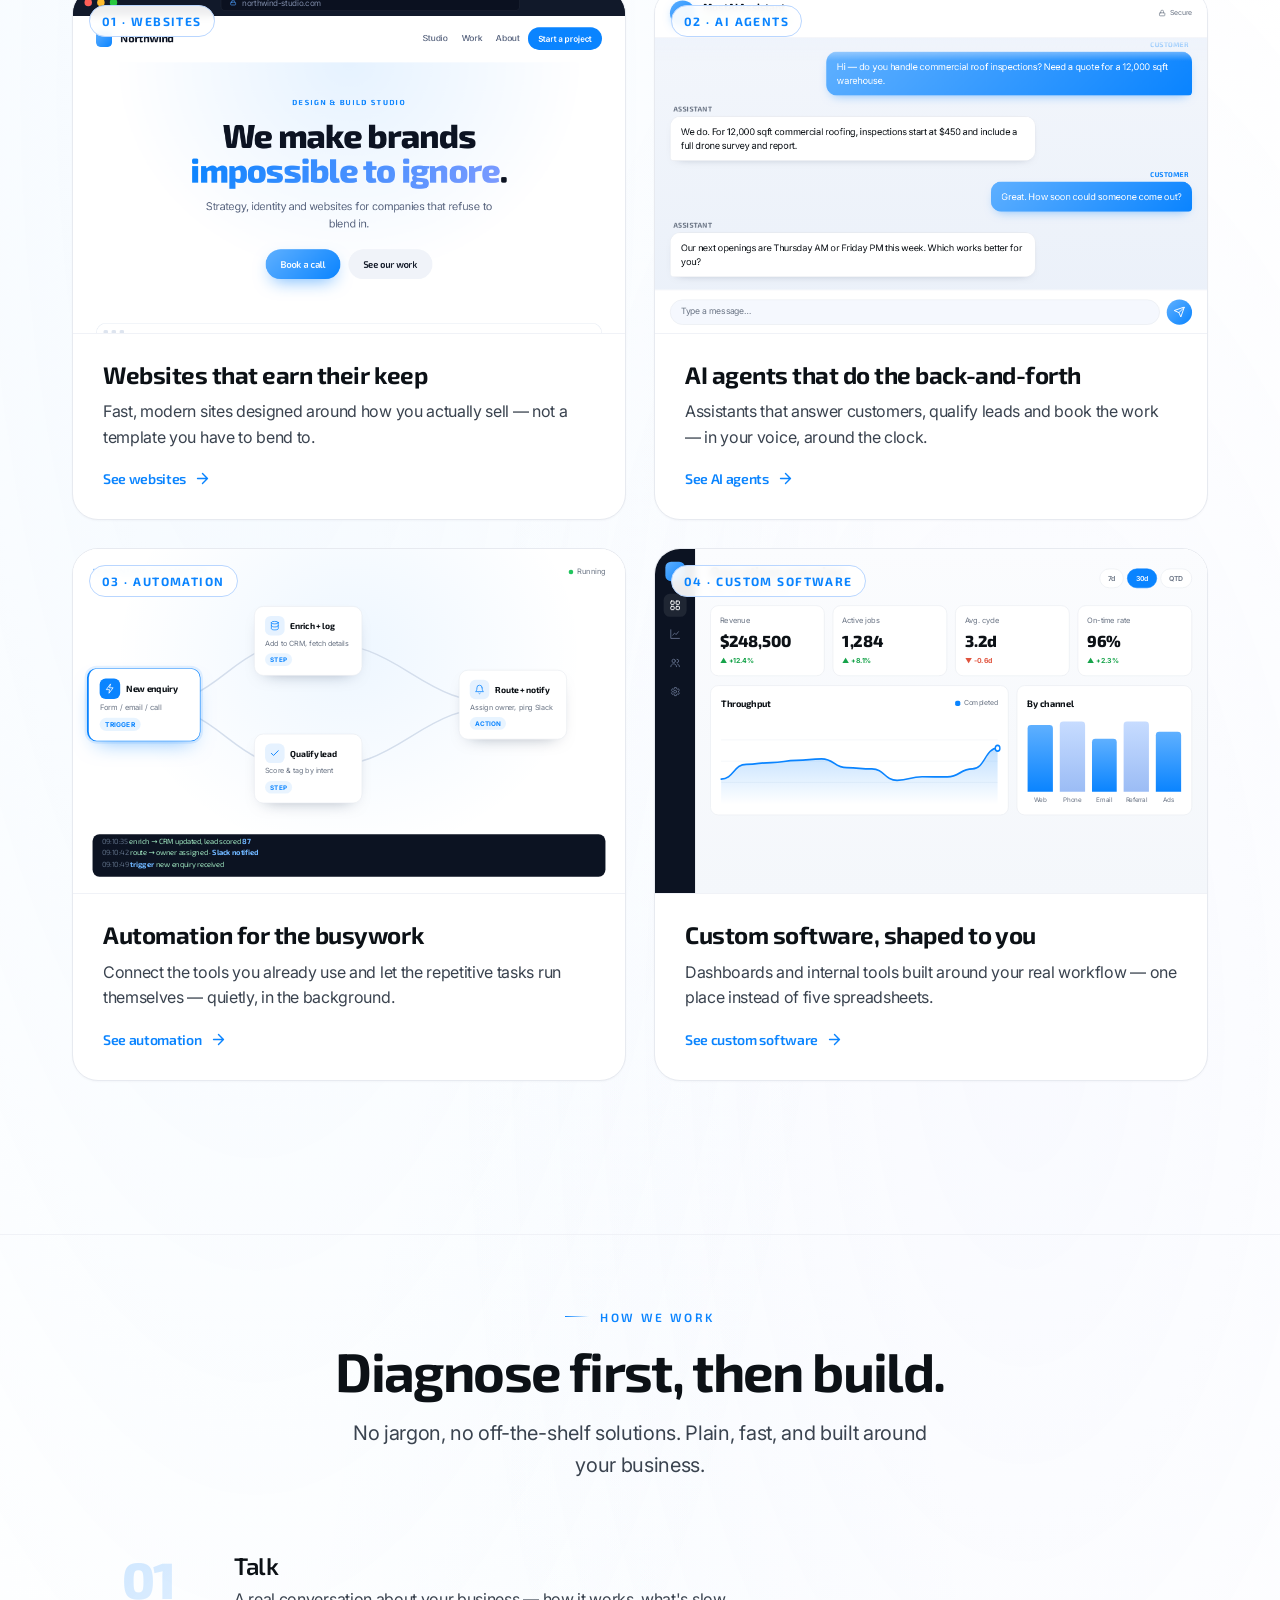
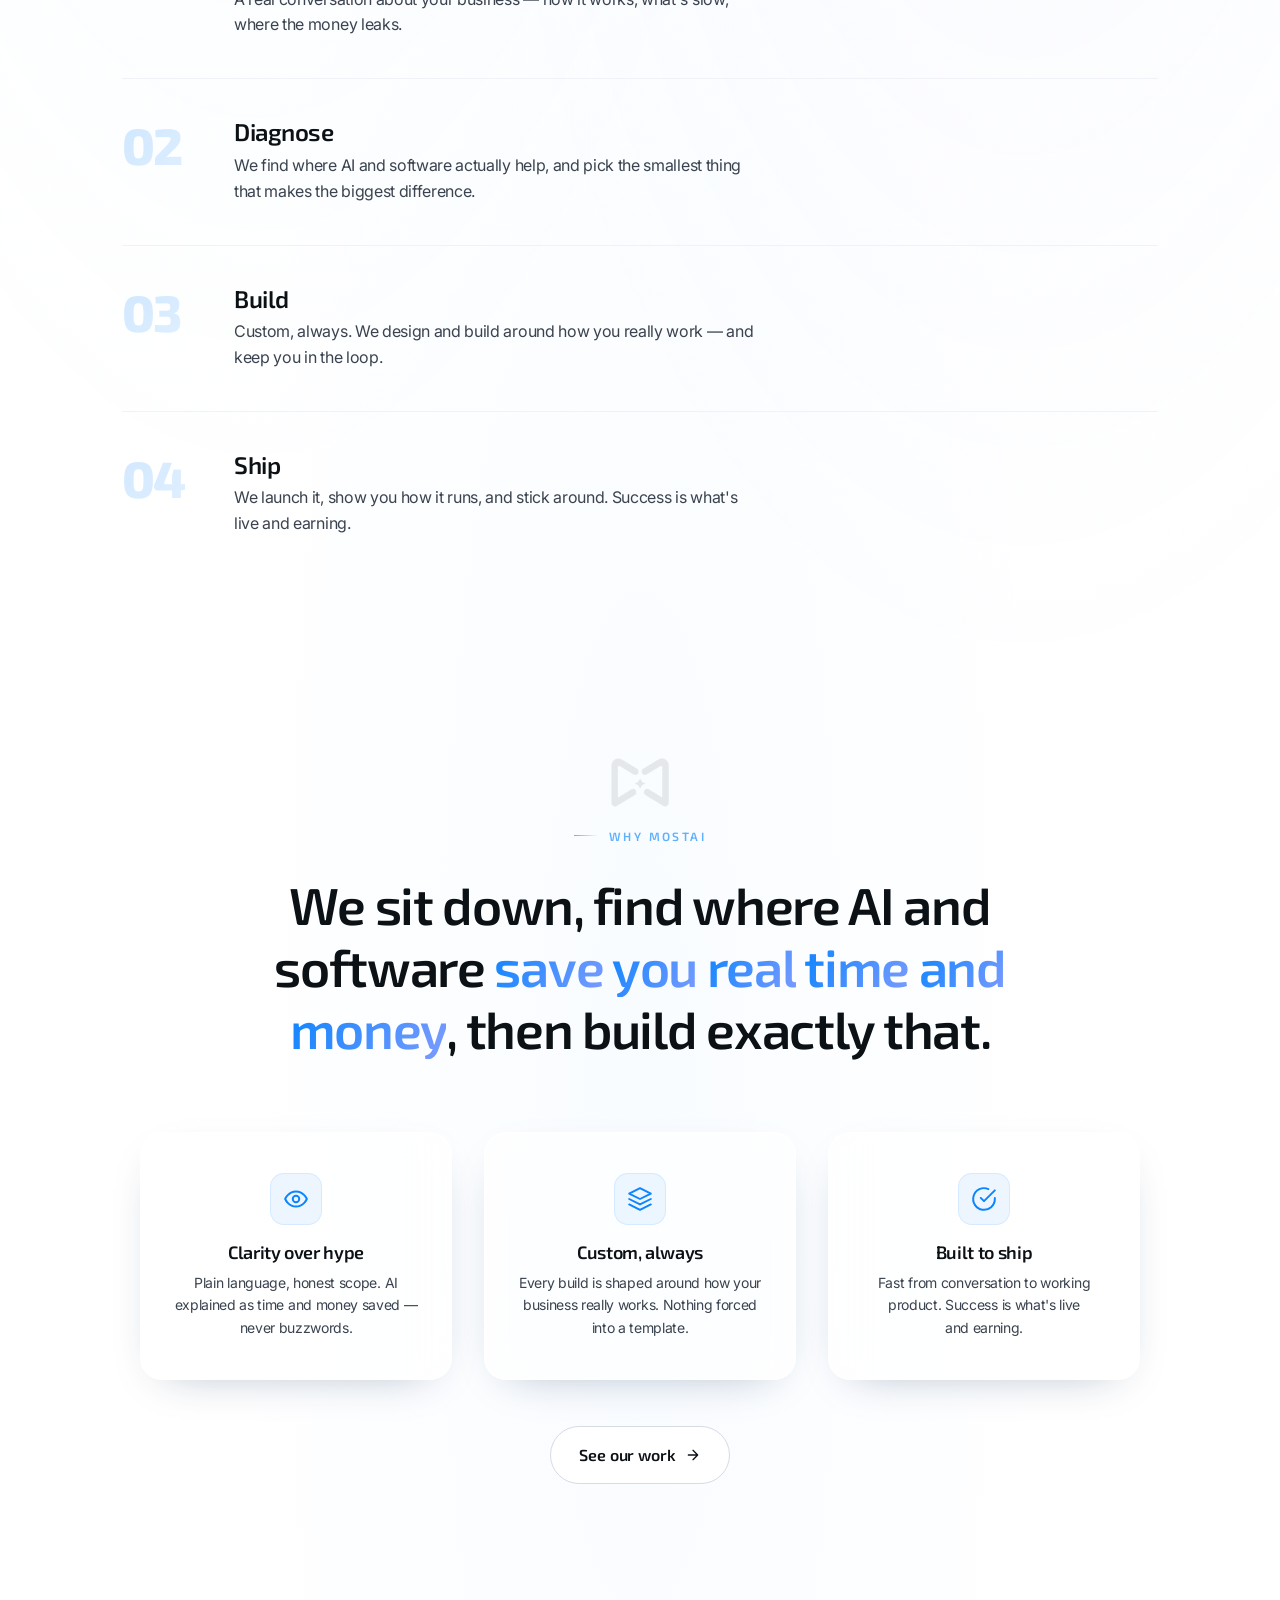
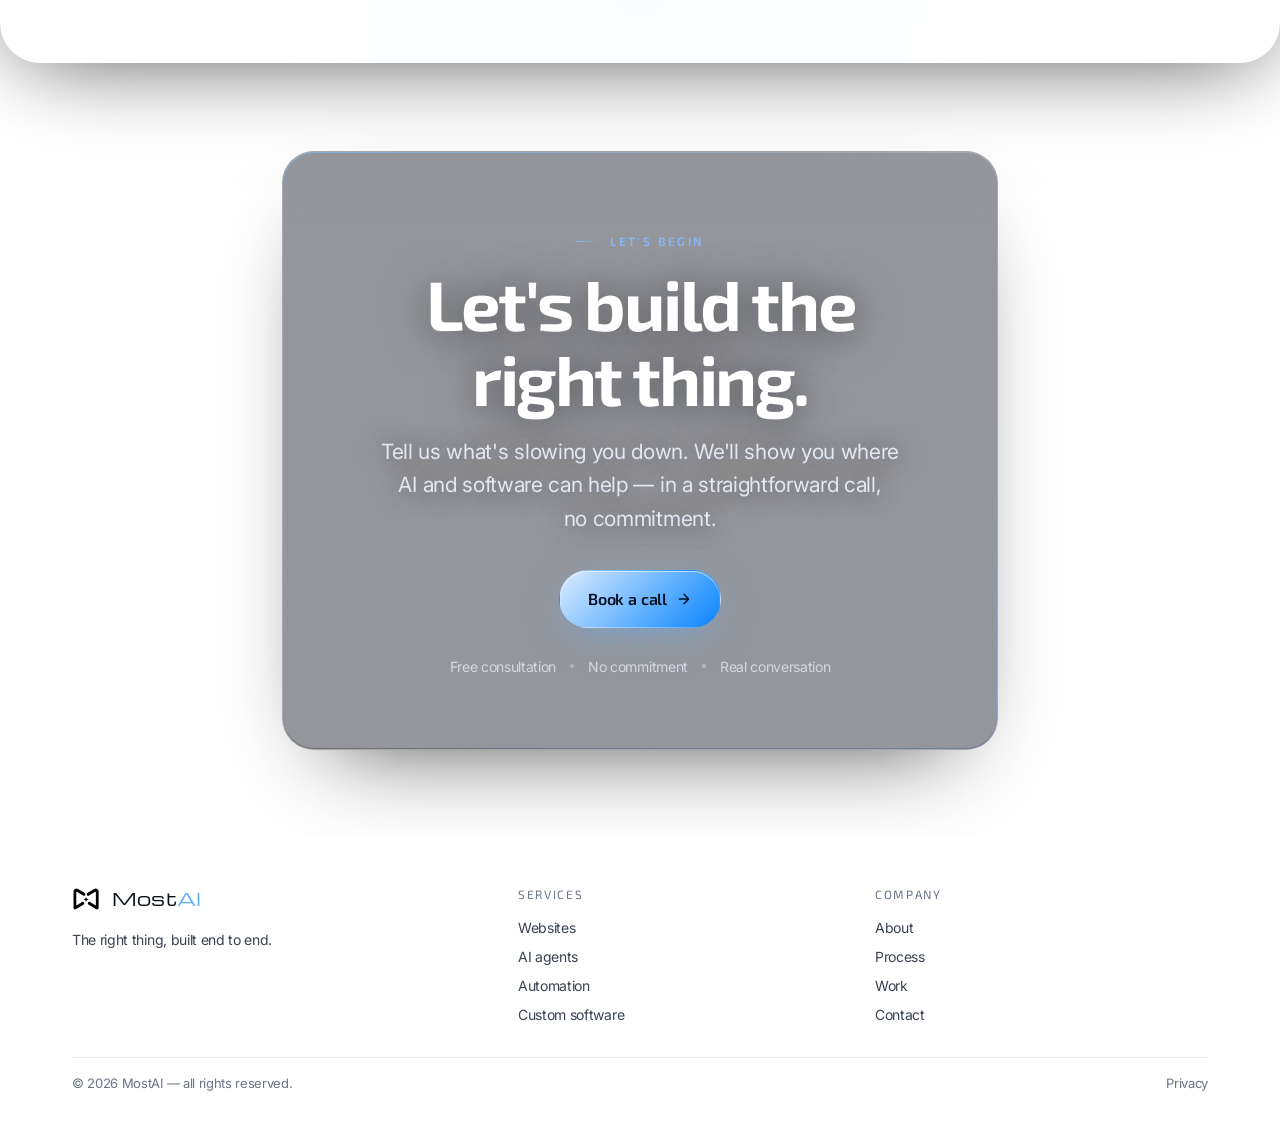
==== commit f58cce11: "Rework hero into a clean grid - Removed the meta pills (1 team / No bloated / Built to ship) - Moved" ====
--- a/index.html
+++ b/index.html
@@ -71,26 +71,24 @@
             See our work
           </a>
         </div>
-        <div class="hero__meta">
-          <span><b>1 team</b> for everything digital</span>
-          <span class="sep"></span>
-          <span><b>No</b> bloated retainers</span>
-          <span class="sep"></span>
-          <span><b>Built</b> to ship</span>
-        </div>
-      </div>
-    </div>
-  </section>
-
-  <!-- ========== WHAT WE BUILD ========== -->
-  <section class="builds">
-    <div class="wrap">
-      <h2 class="builds__lead">We build the tech that <span class="builds__dash">—</span></h2>
-      <ul class="builds__list">
-        <li><span class="builds__mark"><svg viewBox="0 0 24 24" fill="none" stroke="currentColor" stroke-width="2.4" stroke-linecap="round" stroke-linejoin="round"><path d="M20 6 9 17l-5-5"></path></svg></span>Answers the same questions you type out fifty times a day</li>
-        <li><span class="builds__mark"><svg viewBox="0 0 24 24" fill="none" stroke="currentColor" stroke-width="2.4" stroke-linecap="round" stroke-linejoin="round"><path d="M20 6 9 17l-5-5"></path></svg></span>Follows up with every lead while you're out on a job</li>
-        <li><span class="builds__mark"><svg viewBox="0 0 24 24" fill="none" stroke="currentColor" stroke-width="2.4" stroke-linecap="round" stroke-linejoin="round"><path d="M20 6 9 17l-5-5"></path></svg></span>Kills the copy-paste between your three different apps</li>
-      </ul>
+        <div class="hero__builds">
+          <p class="hero__builds-lead">We build the tech that <span class="builds__dash">—</span></p>
+          <div class="hero__builds-grid">
+            <div class="hbuild">
+              <span class="hbuild__ic"><svg viewBox="0 0 24 24" fill="none" stroke="currentColor" stroke-width="2.4" stroke-linecap="round" stroke-linejoin="round"><path d="M20 6 9 17l-5-5"></path></svg></span>
+              <p>Answers the same questions you type out fifty times a day</p>
+            </div>
+            <div class="hbuild">
+              <span class="hbuild__ic"><svg viewBox="0 0 24 24" fill="none" stroke="currentColor" stroke-width="2.4" stroke-linecap="round" stroke-linejoin="round"><path d="M20 6 9 17l-5-5"></path></svg></span>
+              <p>Follows up with every lead while you're out on a job</p>
+            </div>
+            <div class="hbuild">
+              <span class="hbuild__ic"><svg viewBox="0 0 24 24" fill="none" stroke="currentColor" stroke-width="2.4" stroke-linecap="round" stroke-linejoin="round"><path d="M20 6 9 17l-5-5"></path></svg></span>
+              <p>Kills the copy-paste between your three different apps</p>
+            </div>
+          </div>
+        </div>
+      </div>
     </div>
   </section>
 
--- a/site.css
+++ b/site.css
@@ -185,6 +185,25 @@
 }
 .hero__meta b { color: #fff; font-weight: 600; }
 .hero__meta .sep { display: none; }
+
+/* Hero benefits — clean responsive grid (replaces the old meta pills) */
+.hero__builds { margin-top: 46px; width: 100%; }
+.hero__builds-lead { font-family: var(--font-head); font-weight: 600; font-size: clamp(17px, 2.1vw, 22px);
+  letter-spacing: -.01em; color: var(--d-text-2); text-align: center; margin: 0 0 20px; }
+.hero__builds-lead .builds__dash { color: var(--site-accent); }
+.hero__builds-grid { display: grid; grid-template-columns: repeat(auto-fit, minmax(240px, 1fr)); gap: 14px; margin: 0 auto; }
+.hbuild { display: flex; gap: 12px; align-items: flex-start; text-align: left;
+  padding: 18px; border-radius: 16px;
+  background: rgba(255,255,255,.045);
+  backdrop-filter: blur(20px) saturate(150%); -webkit-backdrop-filter: blur(20px) saturate(150%);
+  border: 1px solid rgba(255,255,255,.10);
+  box-shadow: inset 0 1px 0 rgba(255,255,255,.08), 0 8px 26px -12px rgba(0,0,0,.45);
+  transition: transform .4s cubic-bezier(.2,.7,.3,1), border-color .4s, background .4s; }
+.hbuild:hover { transform: translateY(-4px); border-color: rgba(95,176,255,.3); background: rgba(255,255,255,.07); }
+.hbuild__ic { flex: none; width: 26px; height: 26px; border-radius: 8px; display: grid; place-items: center; margin-top: 1px;
+  background: rgba(10,132,255,.16); border: 1px solid rgba(95,176,255,.32); color: var(--site-accent); }
+.hbuild__ic svg { width: 15px; height: 15px; }
+.hbuild p { margin: 0; font-family: var(--font-head); font-weight: 500; font-size: 15px; line-height: 1.45; color: var(--d-text); }
 .hero__mark { width: 88px; height: 77px; margin: 0 auto; object-fit: contain;
   filter: drop-shadow(0 10px 40px rgba(95,176,255,.45)); }
 
@@ -670,6 +689,7 @@
   .hero__meta { margin-top: 28px; gap: 8px; }
   .hero__meta > span:not(.sep) { padding: 8px 13px; font-size: 12px; }
   .hero__mark { width: 60px; height: 53px; }
+  .hero__builds { margin-top: 32px; }
   .hero__inner::before { top: 54px; width: 240px; height: 240px; }
   .phead { padding: 124px 0 44px; }
   .phead h1 { font-size: clamp(28px, 8.4vw, 40px); }
